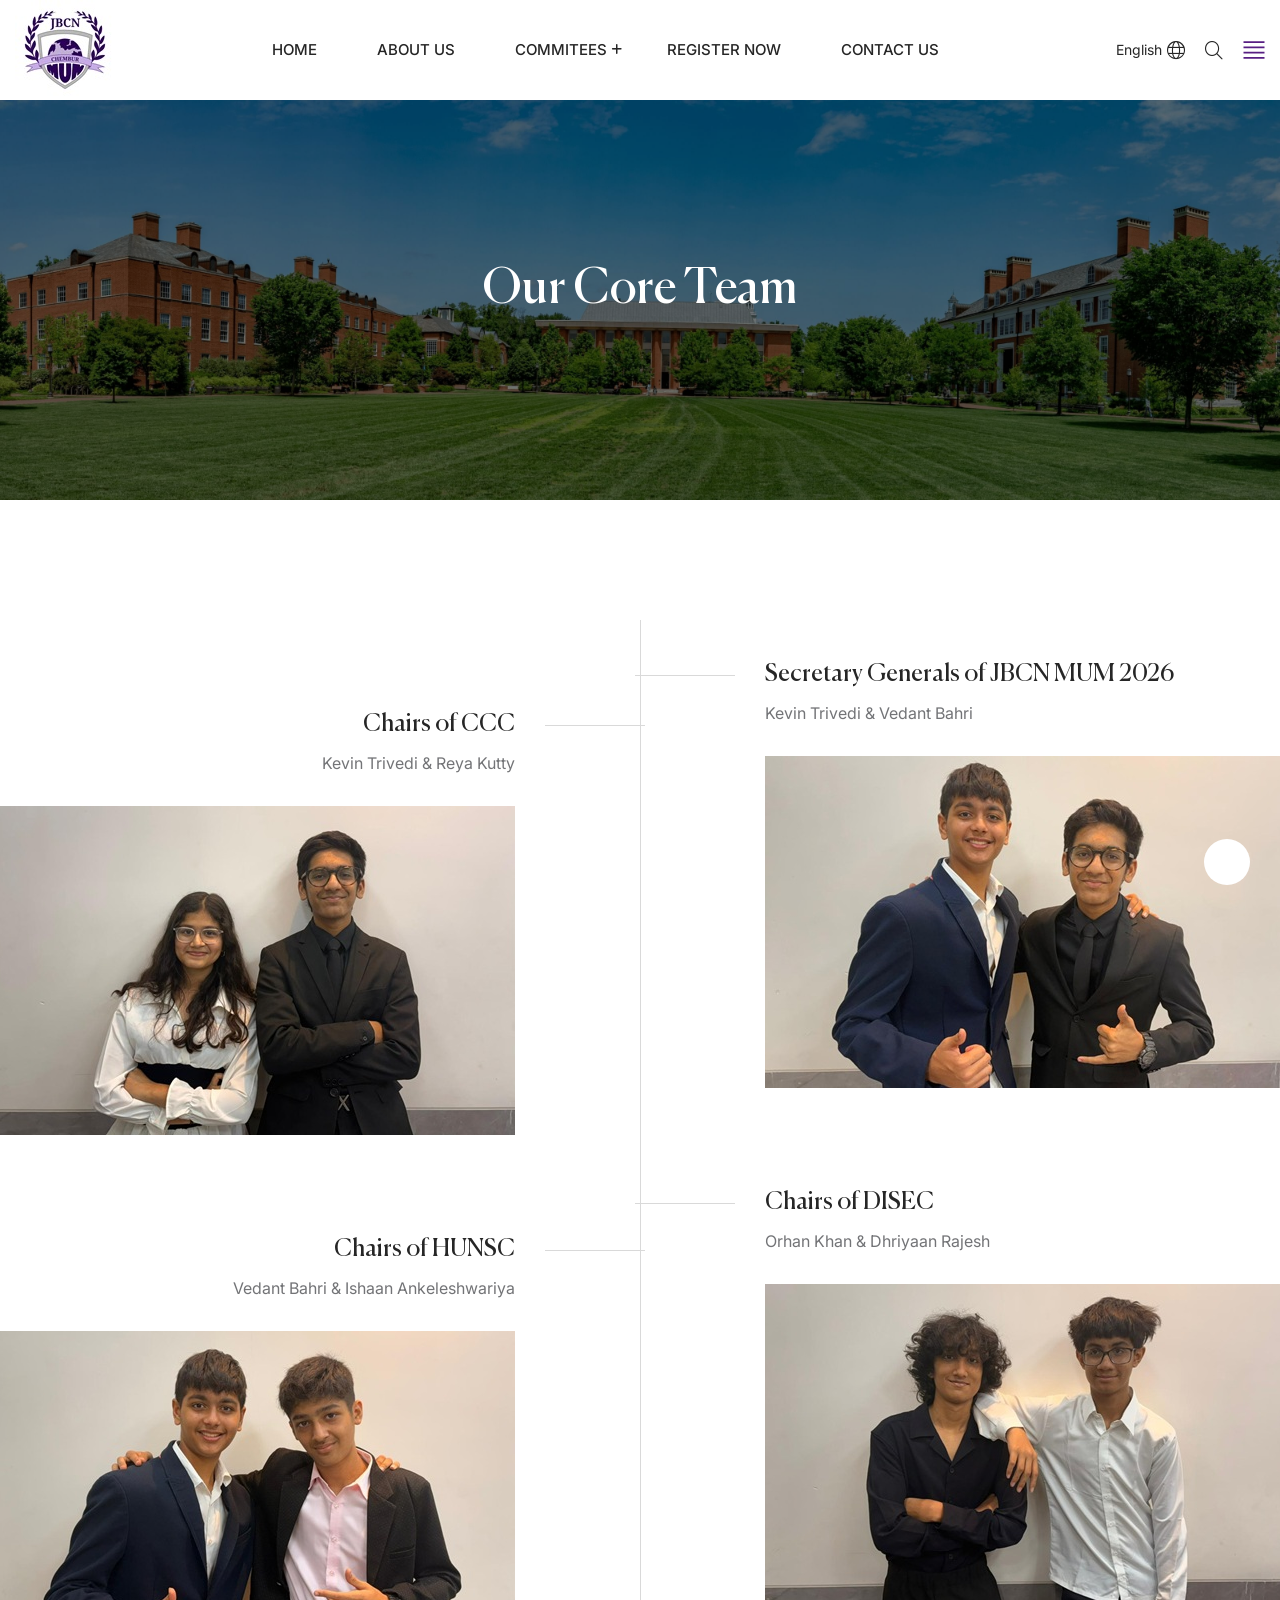
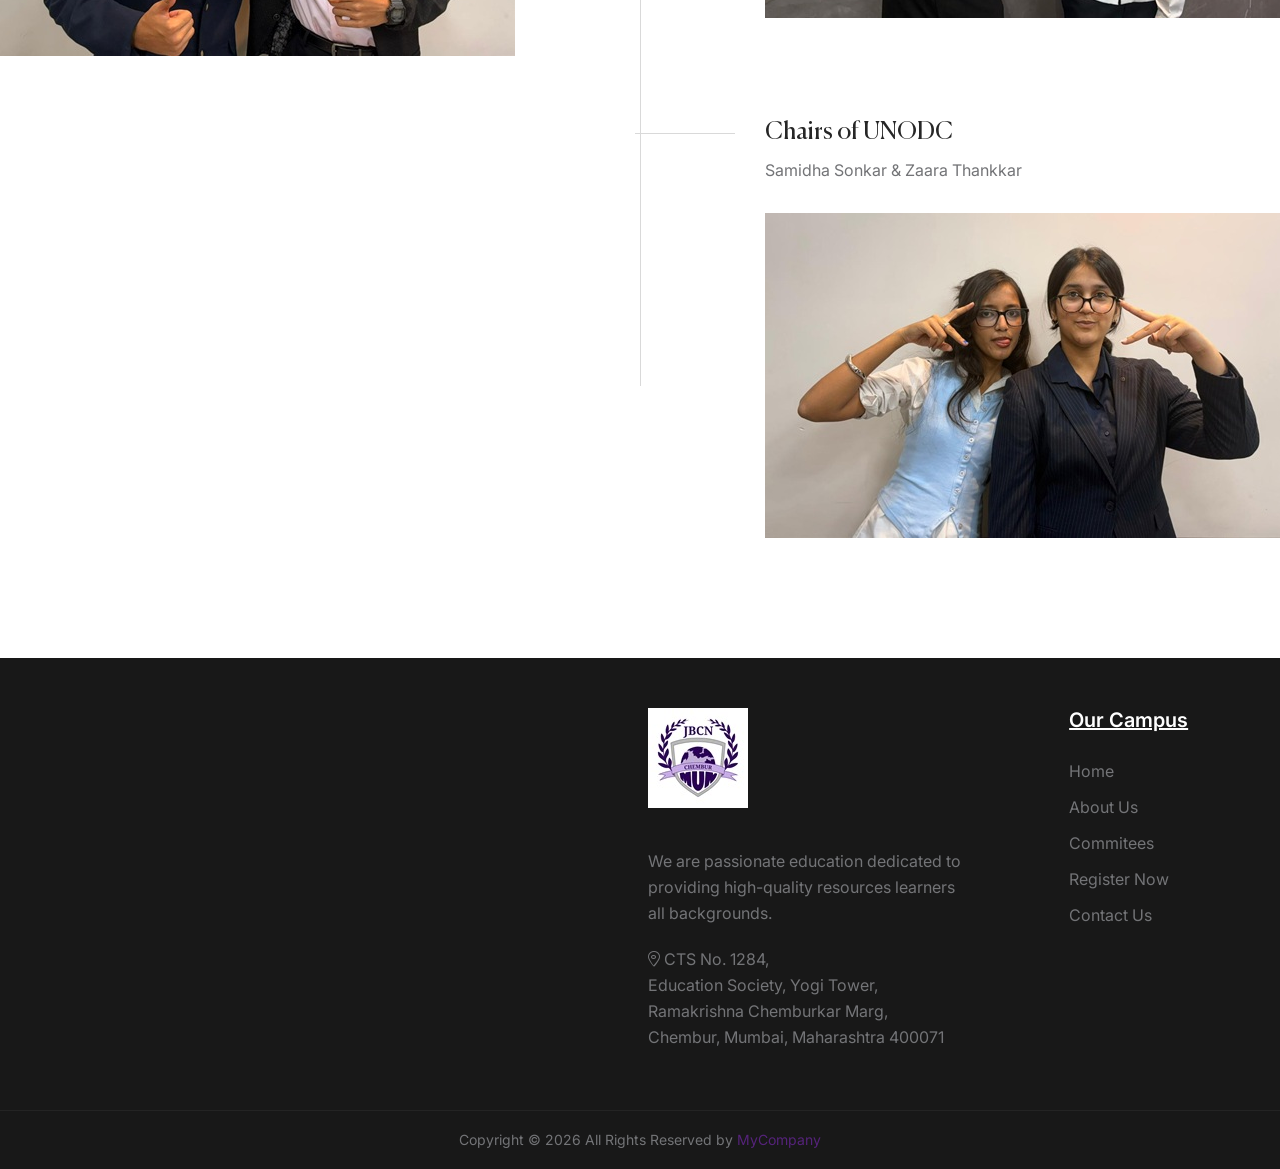
==== about-us.html @ ed62dca6 "all done" ====
<!DOCTYPE html>
<html lang="en">

<!-- Added by HTTrack -->
<meta http-equiv="content-type" content="text/html;charset=UTF-8" /><!-- /Added by HTTrack -->

<head>
    <meta charset="UTF-8">
    <meta name="viewport" content="width=device-width, initial-scale=1.0">
    <title>JBCN - About</title>
    <!-- <link rel="shortcut icon" type="image/x-icon" href="assets/images/fav.svg"> -->
    <!-- animate css -->
    <link rel="stylesheet" href="assets/css/plugins/animate.min.css">
    <!-- fontawesome 6.4.2 -->
    <link rel="stylesheet" href="assets/css/plugins/fontawesome.min.css">
    <!-- Reacthemes Icon Css -->
    <link rel="stylesheet" href="assets/fonts/css/rt_icon.css">
    <!-- bootstrap min css -->
    <link rel="stylesheet" href="assets/css/vendor/bootstrap.min.css">
    <!-- swiper Css 10.2.0 -->
    <link rel="stylesheet" href="assets/css/plugins/swiper.min.css">
    <!-- Bootstrap 5.0.2 -->
    <link rel="stylesheet" href="assets/css/vendor/magnific-popup.css">
    <!-- metismenu scss -->
    <link rel="stylesheet" href="assets/css/vendor/metismenu.css">
    <!-- nice select js -->
    <link rel="stylesheet" href="assets/css/plugins/nice-select.css">
    <link rel="stylesheet" href="assets/css/plugins/jquery-ui.css">
    <!-- custom style css -->
    <link rel="stylesheet" href="assets/css/style.css">

    <link rel="stylesheet" href="assets/css/counter-my.css">
    <link rel="stylesheet" href="assets/css/mystyle.css">

</head>


<body>
    <!-- header area start -->
    <header class="header header__sticky v__2">
        <div class="container">
            <div class="row">
                <div class="col-xl-12">
                    <div class="header__wrapper">
                        <div class="header__logo">
                            <a class='header__logo--link' href='index.html'>
                                <img class="maroon-to-pur" src="assets/images/logo.jpg" alt="JBCN">
                            </a>
                        </div>
                        <div class="header__menu">
                            <div class="navigation">
                                <nav class="navigation__menu">
                                    <ul>
                                        <li class="navigation__menu--item ">
                                            <a href="index.html" class="navigation__menu--item__link">Home</a>
                                        </li>

                                        <li class="navigation__menu--item ">
                                            <a href="javascript:void(0);" class="navigation__menu--item__link">About
                                                Us</a>
                                        </li>
                                        <li class="navigation__menu--item has-child has-arrow">
                                            <a href="javascript:void(0);" class="navigation__menu--item__link">Commitees</a>
                                            <ul class="submenu sub__style">
                                                <li><a href='committee-ccc.html'>CCC</a></li>
                                                <li><a href='committee-DISEC.html'>DISEC</a></li>
                                                <li><a href='committee-HUNSC.html'>HUNSC</a></li>
                                                <li><a href='committee-UNODC.html'>UNODC</a></li>
                                            </ul>
                                        </li>
                                        <li class="navigation__menu--item ">
                                            <a href="#" class="navigation__menu--item__link">Register Now</a>
                                        </li>
                                        <li class="navigation__menu--item">
                                            <a class='navigation__menu--item__link' href='javascript:void(0);'>Contact Us</a>
                                        </li>
                                    </ul>
                                </nav>
                            </div>
                        </div>
                        <div class="header__right">
                            <div class="header__right--item">
                                <div id="langSwitcher" class="lang__trigger">
                                    <span class="selected__lang">English</span>
                                    <i class="fa-light fa-globe"></i>
                                    <div class="translate__lang">
                                        <ul>
                                            <li><a href="#" class="active">English</a></li>
                                            <li><a href="#">French</a></li>
                                            <li><a href="#">Spanish</a></li>
                                            <li><a href="#">Romanian</a></li>
                                        </ul>
                                    </div>
                                </div>
                                <div id="search-btn" class="search__trigger">
                                    <i class="fa-sharp fa-light fa-magnifying-glass"></i>
                                </div>
                                <div id="menu-btn" class="menu__trigger">
                                    <img class="maroon-to-purple" src="assets/images/icon/menu__bar.svg" alt="bar">
                                </div>
                            </div>
                        </div>
                    </div>
                </div>
            </div>
        </div>
    </header>
    <!-- header area end -->
    <!-- BREADCRUMB AREA -->
    <section class="rts-breadcrumb breadcrumb-height breadcumb-bg"
        style="background-image: url(assets/images/banner/breadcrumb.jpg);">
        <div class="container">
            <div class="row">
                <div class="col-12">
                    <div class="breadcrumb-content">
                        <ul class="d-none breadcrumb">
                            <li class="breadcrumb-item"><a href='index.html'>Home</a></li>
                            <li class="breadcrumb-item active" aria-current="page">about</li>
                        </ul>
                        <h2 class="section-title">Our Core Team</h2>
                    </div>
                </div>
            </div>
        </div>
    </section>
    <!-- BREADCRUMB AREA END -->

    <!-- mission -->
    <section class="rts-mission rts-section-padding">
        <div class="container">
            <div class="d-none row justify-content-center rt-center">
                <div class="rts-section mb--50">
                    <h2 class="rts-section-title">Mission and Values</h2>
                </div>
            </div>
            <!-- mission -->
            <div class="row">
                <div class="col-lg-12">
                    <div class="rts-timeline-section">
                        <div class="rts-timeline-content">
                            <div class="left-side">
                                <div class="single-timeline-item">
                                    <h5 class="timeline-title">Chairs of CCC</h5>
                                    <p> Kevin Trivedi & Reya Kutty
                                    </p>
                                    <img src="assets/images/client/kev-tri.jpg" alt="">
                                </div>
                                <div class="single-timeline-item">
                                    <h5 class="timeline-title">Chairs of HUNSC</h5>
                                    <p> Vedant Bahri & Ishaan Ankeleshwariya
                                    </p>
                                    <img src="assets/images/client/ved-ish.jpg" alt="">
                                </div>
                            </div>
                            <div class="separator">
                            </div>
                            <div class="right-side">
                                <div class="single-timeline-item">
                                    <h5 class="timeline-title">Secretary Generals of JBCN MUM 2026</h5>
                                    <p> Kevin Trivedi & Vedant Bahri
                                    </p>
                                    <img src="assets/images/client/kev-ved.jpg" alt="">
                                </div>
                                <div class="single-timeline-item">
                                    <h5 class="timeline-title">Chairs of DISEC</h5>
                                    <p> Orhan Khan & Dhriyaan Rajesh
                                    </p>
                                    <img src="assets/images/client/Orh-Dhr.jpg" alt="">
                                </div>
                                <div class="single-timeline-item">
                                    <h5 class="timeline-title">Chairs of UNODC</h5>
                                    <p> Samidha Sonkar & Zaara Thankkar
                                    </p>
                                    <img src="assets/images/client/sam-zaa.jpg" alt="">
                                </div>
                            </div>
                        </div>
                    </div>
                </div>
            </div>
        </div>
    </section>
    <!-- mission end-->

    <!-- footer start -->
    <footer class="rts-footer rts-footer-padding v_2">
        <div class="container">
            <div class="row gy-5 gy-lg-0">
                <div class="col-lg-6 col-md-6 col-sm-6">
                    <div class="container">
                        <div class="row">
                            <div class="col-10">
                                <div class="event-location-map">
                                    <iframe class="event-location-map-iframe" height="240px"
                                        src="https://www.google.com/maps/embed?pb=!1m14!1m12!1m3!1d14602.288851207937!2d90.47855065!3d23.798243149999998!2m3!1f0!2f0!3f0!3m2!1i1024!2i768!4f13.1!5e0!3m2!1sen!2sbd!4v1663151706353!5m2!1sen!2sbd"
                                        style="border:0;" allowfullscreen="" loading="lazy"
                                        referrerpolicy="no-referrer-when-downgrade"></iframe>
                                </div>
                            </div>
                        </div>
                    </div>
                </div>
                <div class="col-lg-4 col-md-6 col-sm-3">
                    <div class="rts-footer-widget w-320">
                        <a class='d-block rts-footer-logo mb--40' href='index.html'>
                            <img src="assets/images/logo.jpg" alt="JBCN">
                        </a>
                        <p>
                            We are passionate education dedicated to providing high-quality
                            resources learners all backgrounds.
                        </p>
                        <div class="rts-contact-link">
                            <a href="mailto:contact@reacthemes.com"><i class="fa-sharp fa-light fa-location-dot"></i>
                                CTS No. 1284, <br> Education Society, Yogi Tower, Ramakrishna Chemburkar Marg, <br>Chembur, Mumbai, Maharashtra 400071 </a>
                        </div>
                    </div>
                </div>
                <div class="col-lg-2 col-md-6 col-sm-3">
                    <div class="rts-footer-widget ">
                        <h6 class="rt-semi">Our Campus</h6>
                        <div class="rts-footer-menu">
                            <ul>
                                <li><a href='index.html'>Home</a></li>
                                <li><a href='#'>About Us</a></li>
                                <li><a href='#'>Commitees</a></li>
                                <li><a href="#">Register Now</a></li>
                                <li><a href='#'>Contact Us</a></li>
                            </ul>
                        </div>
                    </div>
                </div>
            </div>
        </div>
    </footer>
    <div class="rts-footer-copy-right v_1">
        <div class="container">
            <div class="row">
                <div class="rt-center">
                    <p class="--p-xs">Copyright &copy; <span id="year"></span> All Rights Reserved by <a
                            href="#">MyCompany</a></p>
                </div>
            </div>
        </div>
    </div>
    <!-- footer end -->
    <!-- offcanvase menu -->
    <!-- header style two -->
    <div id="side-bar" class="side-bar">
        <button class="close-icon-menu"><i class="far fa-times"></i></button>
        <!-- inner menu area desktop start -->
        <div class="inner-main-wrapper-desk">
            <div class="thumbnail">
                <img class="maroon-to-" src="assets/images/logo.jpg" alt="JBCN">
            </div>
            <div class="inner-content">
                <p class="disc">
                    Experience the world of international diplomacy and global problem-solving at the prestigious JBCN
                    Chembur
                </p>
                <!-- offcanvase banner -->
                <div class="offcanvase__banner mt--50">
                    <div class="offcanvase__banner--content">
                        <img src="assets/images/offcanvase.jpg" alt="offcanvase">
                        <a class='rts-theme-btn' href='admission.html'>Apply Now</a>
                    </div>
                </div>
                <div class="offcanvase__info">
                    <div class="offcanvase__info--content">
                        <a href="callto:+61485826710"><span><i class="fa-sharp fa-light fa-phone"></i></span>+(61)
                            485-826-710</a>
                        <a href="#"><span><i class="fa-sharp fa-light fa-location-dot"></i></span>Chembur, Mumbai</a>
                        <div class="offcanvase__info--content--social">
                            <p class="title">Follow Us:</p>
                            <div class="social__links">
                                <a href="#"><i class="fa-brands fa-facebook"></i></a>
                                <a href="#"><i class="fa-brands fa-instagram"></i></a>
                                <a href="#"><i class="fa-brands fa-linkedin"></i></a>
                                <a href="#"><i class="fa-brands fa-youtube"></i></a>
                            </div>
                        </div>
                    </div>
                </div>
            </div>
        </div>
        <!-- mobile menu area start -->
        <div class="mobile-menu-main">
            <nav class="nav-main mainmenu-nav mt--30">
                <ul class="mainmenu metismenu" id="mobile-menu-active">

                    <li class="has-droupdown">
                        <a href="#" class="main">Home</a>
                    </li>
                    <li class="has-droupdown">
                        <a href="#" class="main">About Us</a>
                    </li>
                    <li class="has-droupdown">
                        <a href="#" class="main">Commitees</a>
                    </li>

                    <li class="has-droupdown">
                        <a href="#" class="main">Register Now</a>
                    </li>
                    <li class="has-droupdown">
                        <a href="#" class="main">Contact Us</a>
                    </li>
                </ul>
            </nav>

            <div class="offcanvase__info--content mt--30">
                <a href="callto:+61485826710"><span><i class="fa-sharp fa-light fa-phone"></i></span>+(61)
                    485-826-710</a>
                <a href="#"><span><i class="fa-sharp fa-light fa-location-dot"></i></span>Chembur, Mumbai</a>
                <div class="offcanvase__info--content--social">
                    <p class="title">Follow Us:</p>
                    <div class="social__links">
                        <a href="#"><i class="fa-brands fa-facebook"></i></a>
                        <a href="#"><i class="fa-brands fa-instagram"></i></a>
                        <a href="#"><i class="fa-brands fa-linkedin"></i></a>
                        <a href="#"><i class="fa-brands fa-youtube"></i></a>
                    </div>
                </div>
            </div>
        </div>
        <!-- mobile menu area end -->
    </div>
    <!-- header style two End -->

    <div class="search-input-area">
        <div class="container">
            <div class="search-input-inner">
                <div class="input-div">
                    <input class="search-input autocomplete ui-autocomplete-input" type="text"
                        placeholder="Search by keyword or #" autocomplete="off">
                    <button><i class="far fa-search"></i></button>
                </div>
            </div>
        </div>
        <div id="close" class="search-close-icon"><i class="far fa-times"></i></div>
    </div>
    <!-- rts backto top start -->
    <div class="progress-wrap">
        <svg class="progress-circle svg-content" width="100%" height="100%" viewBox="-1 -1 102 102">
            <path d="M50,1 a49,49 0 0,1 0,98 a49,49 0 0,1 0,-98"
                style="transition: stroke-dashoffset 10ms linear 0s; stroke-dasharray: 307.919, 307.919; stroke-dashoffset: 307.919;">
            </path>
        </svg>
    </div>
    <!-- rts back to top end -->
    <div id="anywhere-home" class="">
    </div>

    <script>
        //========== TIMER ============= //
        // TIMER //

        function startCountdown(targetDate, daysId, hoursId, minutesId, secondsId) {
            var countdownFunction = setInterval(function () {
                var now = new Date().getTime();
                var distance = targetDate - now;

                var days = Math.floor(distance / (1000 * 60 * 60 * 24));
                var hours = Math.floor((distance % (1000 * 60 * 60 * 24)) / (1000 * 60 * 60));
                var minutes = Math.floor((distance % (1000 * 60 * 60)) / (1000 * 60));
                var seconds = Math.floor((distance % (1000 * 60)) / 1000);

                document.getElementById(daysId).innerHTML = days + " <span>DAYS</span>";
                document.getElementById(hoursId).innerHTML = hours + " <span>Hours</span>";
                document.getElementById(minutesId).innerHTML = minutes + " <span>Minutes</span>";
                document.getElementById(secondsId).innerHTML = seconds + " <span>Seconds</span>";

                if (distance < 0) {
                    clearInterval(countdownFunction);
                    document.getElementById(daysId).innerHTML = "00";
                    document.getElementById(hoursId).innerHTML = "00";
                    document.getElementById(minutesId).innerHTML = "00";
                    document.getElementById(secondsId).innerHTML = "00";
                    alert("Countdown Ended");
                }
            }, 1000);
        }

        var targetDate = new Date();
        targetDate.setDate(targetDate.getDate() + 32);
        targetDate.setHours(targetDate.getHours() + 22);
        targetDate.setMinutes(targetDate.getMinutes() + 18);
        targetDate.setSeconds(targetDate.getSeconds() + 44);

        startCountdown(targetDate, "days", "hours", "minutes", "seconds");
        startCountdown(targetDate, "days1", "hours1", "minutes1", "seconds1");

    </script>


    <!-- scripts -->
    <!-- jquery js -->
    <script src="assets/js/vendor/jquery.min.js"></script>
    <!-- bootstrap 5.0.2 -->
    <script src="assets/js/plugins/bootstrap.min.js"></script>
    <!-- jquery ui js -->
    <script src="assets/js/vendor/jquery-ui.js"></script>
    <!-- wow js -->
    <script src="assets/js/vendor/waw.js"></script>
    <!-- mobile menu -->
    <script src="assets/js/vendor/metismenu.js"></script>
    <!-- magnific popup -->
    <script src="assets/js/vendor/magnifying-popup.js"></script>
    <!-- swiper JS 10.2.0 -->
    <script src="assets/js/plugins/swiper.js"></script>
    <!-- counterup -->
    <script src="assets/js/plugins/counterup.js"></script>
    <script src="assets/js/vendor/waypoint.js"></script>
    <script src="assets/js/plugins/jarallax.min.js"></script>
    <!-- isotop mesonary -->
    <script src="assets/js/plugins/isotop.js"></script>
    <script src="assets/js/plugins/imagesloaded.pkgd.min.js"></script>
    <script src="assets/js/plugins/sticky-sidebar.js"></script>
    <script src="assets/js/plugins/resize-sensor.js"></script>
    <script src="assets/js/plugins/twinmax.js"></script>
    <!-- dymanic Contact Form -->
    <script src="assets/js/plugins/contact.form.js"></script>
    <script src="assets/js/plugins/nice-select.min.js"></script>
    <!-- main Js -->
    <script src="assets/js/main.js"></script>

</body>

</html>
---- assets/fonts/css/rt_icon.css ----
@font-face {
  font-family: 'rt_icon';
  src: url('../font/rt_icon944a.eot?52796444');
  src: url('../font/rt_icon944a.eot?52796444#iefix') format('embedded-opentype'),
       url('../font/rt_icon944a.woff2?52796444') format('woff2'),
       url('../font/rt_icon944a.woff?52796444') format('woff'),
       url('../font/rt_icon944a.ttf?52796444') format('truetype'),
       url('../font/rt_icon944a.svg?52796444#rt_icon') format('svg');
  font-weight: normal;
  font-style: normal;
}
/* Chrome hack: SVG is rendered more smooth in Windozze. 100% magic, uncomment if you need it. */
/* Note, that will break hinting! In other OS-es font will be not as sharp as it could be */
/*
@media screen and (-webkit-min-device-pixel-ratio:0) {
  @font-face {
    font-family: 'rt_icon';
    src: url('../font/rt_icon.svg?52796444#rt_icon') format('svg');
  }
}
*/
[class^="icon-"]:before, [class*=" icon-"]:before {
  font-family: "rt_icon";
  font-style: normal;
  font-weight: normal;
  speak: never;
  display: inline-block;
  text-decoration: inherit;
  width: 1em;
  text-align: center;
  /* opacity: .8; */

  /* For safety - reset parent styles, that can break glyph codes*/
  font-variant: normal;
  text-transform: none;

  /* fix buttons height, for twitter bootstrap */
  line-height: 1em;
  /* you can be more comfortable with increased icons size */
  /* font-size: 120%; */

  /* Font smoothing. That was taken from TWBS */
  -webkit-font-smoothing: antialiased;
  -moz-osx-font-smoothing: grayscale;

  /* Uncomment for 3D effect */
  /* text-shadow: 1px 1px 1px rgba(127, 127, 127, 0.3); */
}

.icon-wallet:before { content: '\e800'; } /* '' */
.icon-warning:before { content: '\e801'; } /* '' */
.icon-warning--alt:before { content: '\e802'; } /* '' */
.icon-warning--alt--filled:before { content: '\e803'; } /* '' */
.icon-warning--filled:before { content: '\e804'; } /* '' */
.icon-wheat:before { content: '\e805'; } /* '' */
.icon-wifi:before { content: '\e806'; } /* '' */
.icon-wikis:before { content: '\e807'; } /* '' */
.icon-word-cloud:before { content: '\e808'; } /* '' */
.icon-workspace:before { content: '\e809'; } /* '' */
.icon-zoom--area:before { content: '\e80a'; } /* '' */
.icon-zoom--in:before { content: '\e80b'; } /* '' */
.icon-zoom--in-area:before { content: '\e80c'; } /* '' */
.icon-zoom--out:before { content: '\e80d'; } /* '' */
.icon-zoom--out-area:before { content: '\e80e'; } /* '' */
.icon-zoom--reset:before { content: '\e80f'; } /* '' */
.icon-3d-cursor:before { content: '\e810'; } /* '' */
.icon-3d-cursor--alt:before { content: '\e811'; } /* '' */
.icon-3d-curve--auto-colon:before { content: '\e812'; } /* '' */
.icon-3d-curve--manual:before { content: '\e813'; } /* '' */
.icon-3d-mpr-toggle:before { content: '\e814'; } /* '' */
.icon-3d-software:before { content: '\e815'; } /* '' */
.icon-account:before { content: '\e816'; } /* '' */
.icon-activity:before { content: '\e817'; } /* '' */
.icon-add:before { content: '\e818'; } /* '' */
.icon-add--alt:before { content: '\e819'; } /* '' */
.icon-airplay:before { content: '\e81a'; } /* '' */
.icon-airplay--filled:before { content: '\e81b'; } /* '' */
.icon-airport-location:before { content: '\e81c'; } /* '' */
.icon-analytics:before { content: '\e81d'; } /* '' */
.icon-api:before { content: '\e81e'; } /* '' */
.icon-archive:before { content: '\e81f'; } /* '' */
.icon-area:before { content: '\e820'; } /* '' */
.icon-arrow--down:before { content: '\e821'; } /* '' */
.icon-arrow--left:before { content: '\e822'; } /* '' */
.icon-arrow--right:before { content: '\e823'; } /* '' */
.icon-arrow--up:before { content: '\e824'; } /* '' */
.icon-arrow--up-right:before { content: '\e825'; } /* '' */
.icon-asleep:before { content: '\e826'; } /* '' */
.icon-attachment:before { content: '\e827'; } /* '' */
.icon-audio-console:before { content: '\e828'; } /* '' */
.icon-augmented-reality:before { content: '\e829'; } /* '' */
.icon-auto-scroll:before { content: '\e82a'; } /* '' */
.icon-awake:before { content: '\e82b'; } /* '' */
.icon-back-to-top:before { content: '\e82c'; } /* '' */
.icon-bar:before { content: '\e82d'; } /* '' */
.icon-barrier:before { content: '\e82e'; } /* '' */
.icon-bastion-host:before { content: '\e82f'; } /* '' */
.icon-book:before { content: '\e830'; } /* '' */
.icon-bookmark:before { content: '\e831'; } /* '' */
.icon-bookmark--add:before { content: '\e832'; } /* '' */
.icon-box:before { content: '\e833'; } /* '' */
.icon-brightness-contrast:before { content: '\e834'; } /* '' */
.icon-brush-freehand:before { content: '\e835'; } /* '' */
.icon-building:before { content: '\e836'; } /* '' */
.icon-calendar:before { content: '\e837'; } /* '' */
.icon-camera:before { content: '\e838'; } /* '' */
.icon-carbon:before { content: '\e839'; } /* '' */
.icon-caret--down:before { content: '\e83a'; } /* '' */
.icon-caret--left:before { content: '\e83b'; } /* '' */
.icon-caret--right:before { content: '\e83c'; } /* '' */
.icon-caret--sort:before { content: '\e83d'; } /* '' */
.icon-caret--up:before { content: '\e83e'; } /* '' */
.icon-carousel--horizontal:before { content: '\e83f'; } /* '' */
.icon-carousel--vertical:before { content: '\e840'; } /* '' */
.icon-categories:before { content: '\e841'; } /* '' */
.icon-cd--archive:before { content: '\e842'; } /* '' */
.icon-center--circle:before { content: '\e843'; } /* '' */
.icon-center-to-fit:before { content: '\e844'; } /* '' */
.icon-certificate:before { content: '\e845'; } /* '' */
.icon-chart--column:before { content: '\e846'; } /* '' */
.icon-chart--line--data:before { content: '\e847'; } /* '' */
.icon-chart--pie:before { content: '\e848'; } /* '' */
.icon-chart--ring:before { content: '\e849'; } /* '' */
.icon-chart--stacked:before { content: '\e84a'; } /* '' */
.icon-chart--treemap:before { content: '\e84b'; } /* '' */
.icon-chart--venn-diagram:before { content: '\e84c'; } /* '' */
.icon-chat:before { content: '\e84d'; } /* '' */
.icon-chat-bot:before { content: '\e84e'; } /* '' */
.icon-chat--launch:before { content: '\e84f'; } /* '' */
.icon-checkbox:before { content: '\e850'; } /* '' */
.icon-checkbox--checked:before { content: '\e851'; } /* '' */
.icon-checkmark:before { content: '\e852'; } /* '' */
.icon-checkmark--outline:before { content: '\e853'; } /* '' */
.icon-chevron--down:before { content: '\e854'; } /* '' */
.icon-chevron--left:before { content: '\e855'; } /* '' */
.icon-chevron--mini:before { content: '\e856'; } /* '' */
.icon-chevron--right:before { content: '\e857'; } /* '' */
.icon-chevron--sort:before { content: '\e858'; } /* '' */
.icon-chevron--sort--down:before { content: '\e859'; } /* '' */
.icon-chevron--sort--up:before { content: '\e85a'; } /* '' */
.icon-chevron--up:before { content: '\e85b'; } /* '' */
.icon-circle-dash:before { content: '\e85c'; } /* '' */
.icon-circle-measurement:before { content: '\e85d'; } /* '' */
.icon-clean:before { content: '\e85e'; } /* '' */
.icon-close:before { content: '\e85f'; } /* '' */
.icon-close--outline:before { content: '\e860'; } /* '' */
.icon-cloud--download:before { content: '\e861'; } /* '' */
.icon-cloud--lightning:before { content: '\e862'; } /* '' */
.icon-cloud-satellite:before { content: '\e863'; } /* '' */
.icon-cloud--upload:before { content: '\e864'; } /* '' */
.icon-cobb-angle:before { content: '\e865'; } /* '' */
.icon-code:before { content: '\e866'; } /* '' */
.icon-collaborate:before { content: '\e867'; } /* '' */
.icon-collapse-all:before { content: '\e868'; } /* '' */
.icon-color-palette:before { content: '\e869'; } /* '' */
.icon-color-switch:before { content: '\e86a'; } /* '' */
.icon-column:before { content: '\e86b'; } /* '' */
.icon-compare:before { content: '\e86c'; } /* '' */
.icon-condition--point:before { content: '\e86d'; } /* '' */
.icon-condition--wait-point:before { content: '\e86e'; } /* '' */
.icon-container-software:before { content: '\e86f'; } /* '' */
.icon-contour-finding:before { content: '\e870'; } /* '' */
.icon-contrast:before { content: '\e871'; } /* '' */
.icon-copy:before { content: '\e872'; } /* '' */
.icon-copy--file:before { content: '\e873'; } /* '' */
.icon-course:before { content: '\e874'; } /* '' */
.icon-credentials:before { content: '\e875'; } /* '' */
.icon-crop:before { content: '\e876'; } /* '' */
.icon-cube:before { content: '\e877'; } /* '' */
.icon-cube-view:before { content: '\e878'; } /* '' */
.icon-currency:before { content: '\e879'; } /* '' */
.icon-currency--dollar:before { content: '\e87a'; } /* '' */
.icon-cursor--1:before { content: '\e87b'; } /* '' */
.icon-cursor--2:before { content: '\e87c'; } /* '' */
.icon-cut:before { content: '\e87d'; } /* '' */
.icon-cut-in-half:before { content: '\e87e'; } /* '' */
.icon-dashboard:before { content: '\e87f'; } /* '' */
.icon-dashboard--reference:before { content: '\e880'; } /* '' */
.icon-data--1:before { content: '\e881'; } /* '' */
.icon-data--base:before { content: '\e882'; } /* '' */
.icon-data--base--alt:before { content: '\e883'; } /* '' */
.icon-debug:before { content: '\e884'; } /* '' */
.icon-delete:before { content: '\e885'; } /* '' */
.icon-delivery:before { content: '\e886'; } /* '' */
.icon-delivery--parcel:before { content: '\e887'; } /* '' */
.icon-delivery-truck:before { content: '\e888'; } /* '' */
.icon-departure:before { content: '\e889'; } /* '' */
.icon-devices:before { content: '\e88a'; } /* '' */
.icon-diagram:before { content: '\e88b'; } /* '' */
.icon-dicom--overlay:before { content: '\e88c'; } /* '' */
.icon-direction--right--01:before { content: '\e88d'; } /* '' */
.icon-direction--straight:before { content: '\e88e'; } /* '' */
.icon-direction--straight--right:before { content: '\e88f'; } /* '' */
.icon-direct-link:before { content: '\e890'; } /* '' */
.icon-document:before { content: '\e891'; } /* '' */
.icon-document--add:before { content: '\e892'; } /* '' */
.icon-document--attachment:before { content: '\e893'; } /* '' */
.icon-document--blank:before { content: '\e894'; } /* '' */
.icon-document--download:before { content: '\e895'; } /* '' */
.icon-dot-mark:before { content: '\e896'; } /* '' */
.icon-download:before { content: '\e897'; } /* '' */
.icon-download-study:before { content: '\e898'; } /* '' */
.icon-down-to-bottom:before { content: '\e899'; } /* '' */
.icon-draggable:before { content: '\e89a'; } /* '' */
.icon-drag--horizontal:before { content: '\e89b'; } /* '' */
.icon-drag--vertical:before { content: '\e89c'; } /* '' */
.icon-draw:before { content: '\e89d'; } /* '' */
.icon-drop-photo:before { content: '\e89e'; } /* '' */
.icon-drop-photo--filled:before { content: '\e89f'; } /* '' */
.icon-earth:before { content: '\e8a0'; } /* '' */
.icon-earth--americas:before { content: '\e8a1'; } /* '' */
.icon-earth--europe-africa:before { content: '\e8a2'; } /* '' */
.icon-earth--filled:before { content: '\e8a3'; } /* '' */
.icon-edge-enhancement:before { content: '\e8a4'; } /* '' */
.icon-edit:before { content: '\e8a5'; } /* '' */
.icon-edit--off:before { content: '\e8a6'; } /* '' */
.icon-edt-loop:before { content: '\e8a7'; } /* '' */
.icon-email:before { content: '\e8a8'; } /* '' */
.icon-email--new:before { content: '\e8a9'; } /* '' */
.icon-enterprise:before { content: '\e8aa'; } /* '' */
.icon-erase:before { content: '\e8ab'; } /* '' */
.icon-error:before { content: '\e8ac'; } /* '' */
.icon-error--outline:before { content: '\e8ad'; } /* '' */
.icon-event:before { content: '\e8ae'; } /* '' */
.icon-events:before { content: '\e8af'; } /* '' */
.icon-events--alt:before { content: '\e8b0'; } /* '' */
.icon-event--schedule:before { content: '\e8b1'; } /* '' */
.icon-explore:before { content: '\e8b2'; } /* '' */
.icon-export:before { content: '\e8b3'; } /* '' */
.icon-eyedropper:before { content: '\e8b4'; } /* '' */
.icon-face--dissatisfied:before { content: '\e8b5'; } /* '' */
.icon-face--satisfied:before { content: '\e8b6'; } /* '' */
.icon-fade:before { content: '\e8b7'; } /* '' */
.icon-favorite:before { content: '\e8b8'; } /* '' */
.icon-favorite--filled:before { content: '\e8b9'; } /* '' */
.icon-file-storage:before { content: '\e8ba'; } /* '' */
.icon-filter:before { content: '\e8bb'; } /* '' */
.icon-filter--edit:before { content: '\e8bc'; } /* '' */
.icon-finance:before { content: '\e8bd'; } /* '' */
.icon-fingerprint-recognition:before { content: '\e8be'; } /* '' */
.icon-fire:before { content: '\e8bf'; } /* '' */
.icon-flag:before { content: '\e8c0'; } /* '' */
.icon-flag--filled:before { content: '\e8c1'; } /* '' */
.icon-flash:before { content: '\e8c2'; } /* '' */
.icon-flash--filled:before { content: '\e8c3'; } /* '' */
.icon-flow--connection:before { content: '\e8c4'; } /* '' */
.icon-folder:before { content: '\e8c5'; } /* '' */
.icon-folder--add:before { content: '\e8c6'; } /* '' */
.icon-folders:before { content: '\e8c7'; } /* '' */
.icon-folder--shared:before { content: '\e8c8'; } /* '' */
.icon-forum:before { content: '\e8c9'; } /* '' */
.icon-game--console:before { content: '\e8ca'; } /* '' */
.icon-gamification:before { content: '\e8cb'; } /* '' */
.icon-gift:before { content: '\e8cc'; } /* '' */
.icon-globe:before { content: '\e8cd'; } /* '' */
.icon-glyph--caution:before { content: '\e8ce'; } /* '' */
.icon-glyph--caution-inverted:before { content: '\e8cf'; } /* '' */
.icon-glyph--circle-fill:before { content: '\e8d0'; } /* '' */
.icon-glyph--square-fill:before { content: '\e8d1'; } /* '' */
.icon-glyph--undefined:before { content: '\e8d2'; } /* '' */
.icon-gradient:before { content: '\e8d3'; } /* '' */
.icon-grid:before { content: '\e8d4'; } /* '' */
.icon-group:before { content: '\e8d5'; } /* '' */
.icon-group-objects--new:before { content: '\e8d6'; } /* '' */
.icon-group-objects--save:before { content: '\e8d7'; } /* '' */
.icon-growth:before { content: '\e8d8'; } /* '' */
.icon-gui:before { content: '\e8d9'; } /* '' */
.icon-gui--management:before { content: '\e8da'; } /* '' */
.icon-hashtag:before { content: '\e8db'; } /* '' */
.icon-headphones:before { content: '\e8dc'; } /* '' */
.icon-headset:before { content: '\e8dd'; } /* '' */
.icon-help:before { content: '\e8de'; } /* '' */
.icon-help--filled:before { content: '\e8df'; } /* '' */
.icon-hole-filling:before { content: '\e8e0'; } /* '' */
.icon-home:before { content: '\e8e1'; } /* '' */
.icon-ibm-cloud-pak--security:before { content: '\e8e2'; } /* '' */
.icon-ica-2d:before { content: '\e8e3'; } /* '' */
.icon-idea:before { content: '\e8e4'; } /* '' */
.icon-identification:before { content: '\e8e5'; } /* '' */
.icon-image:before { content: '\e8e6'; } /* '' */
.icon-image--copy:before { content: '\e8e7'; } /* '' */
.icon-image--search:before { content: '\e8e8'; } /* '' */
.icon-image--search--alt:before { content: '\e8e9'; } /* '' */
.icon-incomplete:before { content: '\e8ea'; } /* '' */
.icon-increase-level:before { content: '\e8eb'; } /* '' */
.icon-industry:before { content: '\e8ec'; } /* '' */
.icon-information:before { content: '\e8ed'; } /* '' */
.icon-information--filled:before { content: '\e8ee'; } /* '' */
.icon-in-progress:before { content: '\e8ef'; } /* '' */
.icon-insert--page:before { content: '\e8f0'; } /* '' */
.icon-insert-syntax:before { content: '\e8f1'; } /* '' */
.icon-integration:before { content: '\e8f2'; } /* '' */
.icon-interactive-segmentation-cursor:before { content: '\e8f3'; } /* '' */
.icon-intersect:before { content: '\e8f4'; } /* '' */
.icon-inventory-management:before { content: '\e8f5'; } /* '' */
.icon-keyboard:before { content: '\e8f6'; } /* '' */
.icon-language:before { content: '\e8f7'; } /* '' */
.icon-laptop:before { content: '\e8f8'; } /* '' */
.icon-lasso:before { content: '\e8f9'; } /* '' */
.icon-lasso--polygon:before { content: '\e8fa'; } /* '' */
.icon-launch:before { content: '\e8fb'; } /* '' */
.icon-launch-study--1:before { content: '\e8fc'; } /* '' */
.icon-launch-study--2:before { content: '\e8fd'; } /* '' */
.icon-layers:before { content: '\e8fe'; } /* '' */
.icon-legend:before { content: '\e8ff'; } /* '' */
.icon-license--draft:before { content: '\e900'; } /* '' */
.icon-lifesaver:before { content: '\e901'; } /* '' */
.icon-light:before { content: '\e902'; } /* '' */
.icon-light--filled:before { content: '\e903'; } /* '' */
.icon-lightning:before { content: '\e904'; } /* '' */
.icon-link:before { content: '\e905'; } /* '' */
.icon-list:before { content: '\e906'; } /* '' */
.icon-list--boxes:before { content: '\e907'; } /* '' */
.icon-list--bulleted:before { content: '\e908'; } /* '' */
.icon-list--checked:before { content: '\e909'; } /* '' */
.icon-list--dropdown:before { content: '\e90a'; } /* '' */
.icon-list--numbered:before { content: '\e90b'; } /* '' */
.icon-location:before { content: '\e90c'; } /* '' */
.icon-location--current:before { content: '\e90d'; } /* '' */
.icon-locked:before { content: '\e90e'; } /* '' */
.icon-login:before { content: '\e90f'; } /* '' */
.icon-logo--delicious:before { content: '\e910'; } /* '' */
.icon-logo--digg:before { content: '\e911'; } /* '' */
.icon-logo--discord:before { content: '\e912'; } /* '' */
.icon-logo--facebook:before { content: '\e913'; } /* '' */
.icon-logo--flickr:before { content: '\e914'; } /* '' */
.icon-logo--github:before { content: '\e915'; } /* '' */
.icon-logo--google:before { content: '\e916'; } /* '' */
.icon-logo--instagram:before { content: '\e917'; } /* '' */
.icon-logo--linkedin:before { content: '\e918'; } /* '' */
.icon-logo--livestream:before { content: '\e919'; } /* '' */
.icon-logo--medium:before { content: '\e91a'; } /* '' */
.icon-logo--pinterest:before { content: '\e91b'; } /* '' */
.icon-logo--quora:before { content: '\e91c'; } /* '' */
.icon-logo--skype:before { content: '\e91d'; } /* '' */
.icon-logo--slack:before { content: '\e91e'; } /* '' */
.icon-logo--snapchat:before { content: '\e91f'; } /* '' */
.icon-logo--stumbleupon:before { content: '\e920'; } /* '' */
.icon-logo--tumblr:before { content: '\e921'; } /* '' */
.icon-logo--twitter:before { content: '\e922'; } /* '' */
.icon-logout:before { content: '\e923'; } /* '' */
.icon-logo--vmware:before { content: '\e924'; } /* '' */
.icon-logo--xing:before { content: '\e925'; } /* '' */
.icon-logo--youtube:before { content: '\e926'; } /* '' */
.icon-mac--command:before { content: '\e927'; } /* '' */
.icon-machine-learning:before { content: '\e928'; } /* '' */
.icon-mac--option:before { content: '\e929'; } /* '' */
.icon-mac--shift:before { content: '\e92a'; } /* '' */
.icon-magic-wand:before { content: '\e92b'; } /* '' */
.icon-magic-wand--filled:before { content: '\e92c'; } /* '' */
.icon-magnify:before { content: '\e92d'; } /* '' */
.icon-manage-protection:before { content: '\e92e'; } /* '' */
.icon-map:before { content: '\e92f'; } /* '' */
.icon-map--center:before { content: '\e930'; } /* '' */
.icon-map--identify:before { content: '\e931'; } /* '' */
.icon-maximize:before { content: '\e932'; } /* '' */
.icon-media-cast:before { content: '\e933'; } /* '' */
.icon-media--library:before { content: '\e934'; } /* '' */
.icon-menu:before { content: '\e935'; } /* '' */
.icon-meter:before { content: '\e936'; } /* '' */
.icon-meter--alt:before { content: '\e937'; } /* '' */
.icon-microphone:before { content: '\e938'; } /* '' */
.icon-microphone--filled:before { content: '\e939'; } /* '' */
.icon-microscope:before { content: '\e93a'; } /* '' */
.icon-migrate--alt:before { content: '\e93b'; } /* '' */
.icon-military-camp:before { content: '\e93c'; } /* '' */
.icon-minimize:before { content: '\e93d'; } /* '' */
.icon-misuse:before { content: '\e93e'; } /* '' */
.icon-misuse--alt:before { content: '\e93f'; } /* '' */
.icon-misuse--outline:before { content: '\e940'; } /* '' */
.icon-mobile:before { content: '\e941'; } /* '' */
.icon-mobile--add:before { content: '\e942'; } /* '' */
.icon-model:before { content: '\e943'; } /* '' */
.icon-model--alt:before { content: '\e944'; } /* '' */
.icon-money:before { content: '\e945'; } /* '' */
.icon-move:before { content: '\e946'; } /* '' */
.icon-music:before { content: '\e947'; } /* '' */
.icon-name-space:before { content: '\e948'; } /* '' */
.icon-navaid--military:before { content: '\e949'; } /* '' */
.icon-new-tab:before { content: '\e94a'; } /* '' */
.icon-nominal:before { content: '\e94b'; } /* '' */
.icon-not-available:before { content: '\e94c'; } /* '' */
.icon-notebook:before { content: '\e94d'; } /* '' */
.icon-notebook--reference:before { content: '\e94e'; } /* '' */
.icon-notification:before { content: '\e94f'; } /* '' */
.icon-notification--filled:before { content: '\e950'; } /* '' */
.icon-notification--new:before { content: '\e951'; } /* '' */
.icon-opacity:before { content: '\e952'; } /* '' */
.icon-open-panel--left:before { content: '\e953'; } /* '' */
.icon-open-panel--top:before { content: '\e954'; } /* '' */
.icon-ordinal:before { content: '\e955'; } /* '' */
.icon-overflow-menu--horizontal:before { content: '\e956'; } /* '' */
.icon-overflow-menu--vertical:before { content: '\e957'; } /* '' */
.icon-overlay:before { content: '\e958'; } /* '' */
.icon-package:before { content: '\e959'; } /* '' */
.icon-page-break:before { content: '\e95a'; } /* '' */
.icon-paint-brush:before { content: '\e95b'; } /* '' */
.icon-paint-brush--alt:before { content: '\e95c'; } /* '' */
.icon-panel-expansion:before { content: '\e95d'; } /* '' */
.icon-pan--horizontal:before { content: '\e95e'; } /* '' */
.icon-pan--vertical:before { content: '\e95f'; } /* '' */
.icon-partnership:before { content: '\e960'; } /* '' */
.icon-password:before { content: '\e961'; } /* '' */
.icon-pause:before { content: '\e962'; } /* '' */
.icon-pedestrian-child:before { content: '\e963'; } /* '' */
.icon-pedestrian--family:before { content: '\e964'; } /* '' */
.icon-pen:before { content: '\e965'; } /* '' */
.icon-pending:before { content: '\e966'; } /* '' */
.icon-pen--fountain:before { content: '\e967'; } /* '' */
.icon-percentage:before { content: '\e968'; } /* '' */
.icon-percentage--filled:before { content: '\e969'; } /* '' */
.icon-phone:before { content: '\e96a'; } /* '' */
.icon-phone--ip:before { content: '\e96b'; } /* '' */
.icon-piggy-bank:before { content: '\e96c'; } /* '' */
.icon-piggy-bank--slot:before { content: '\e96d'; } /* '' */
.icon-pin:before { content: '\e96e'; } /* '' */
.icon-pin--filled:before { content: '\e96f'; } /* '' */
.icon-plane:before { content: '\e970'; } /* '' */
.icon-play:before { content: '\e971'; } /* '' */
.icon-play--filled:before { content: '\e972'; } /* '' */
.icon-play--filled--alt:before { content: '\e973'; } /* '' */
.icon-playlist:before { content: '\e974'; } /* '' */
.icon-play--outline:before { content: '\e975'; } /* '' */
.icon-policy:before { content: '\e976'; } /* '' */
.icon-popup:before { content: '\e977'; } /* '' */
.icon-portfolio:before { content: '\e978'; } /* '' */
.icon-power:before { content: '\e979'; } /* '' */
.icon-presentation-file:before { content: '\e97a'; } /* '' */
.icon-printer:before { content: '\e97b'; } /* '' */
.icon-product:before { content: '\e97c'; } /* '' */
.icon-progress-bar:before { content: '\e97d'; } /* '' */
.icon-purchase:before { content: '\e97e'; } /* '' */
.icon-query:before { content: '\e97f'; } /* '' */
.icon-quotes:before { content: '\e980'; } /* '' */
.icon-radio-button:before { content: '\e981'; } /* '' */
.icon-radio-button--checked:before { content: '\e982'; } /* '' */
.icon-rain-drop:before { content: '\e983'; } /* '' */
.icon-receipt:before { content: '\e984'; } /* '' */
.icon-recently-viewed:before { content: '\e985'; } /* '' */
.icon-recommend:before { content: '\e986'; } /* '' */
.icon-recording:before { content: '\e987'; } /* '' */
.icon-recording--filled:before { content: '\e988'; } /* '' */
.icon-recording--filled--alt:before { content: '\e989'; } /* '' */
.icon-redo:before { content: '\e98a'; } /* '' */
.icon-registration:before { content: '\e98b'; } /* '' */
.icon-reminder:before { content: '\e98c'; } /* '' */
.icon-renew:before { content: '\e98d'; } /* '' */
.icon-repeat:before { content: '\e98e'; } /* '' */
.icon-reply:before { content: '\e98f'; } /* '' */
.icon-reply--all:before { content: '\e990'; } /* '' */
.icon-report:before { content: '\e991'; } /* '' */
.icon-report--data:before { content: '\e992'; } /* '' */
.icon-request-quote:before { content: '\e993'; } /* '' */
.icon-reset:before { content: '\e994'; } /* '' */
.icon-reset--alt:before { content: '\e995'; } /* '' */
.icon-restart:before { content: '\e996'; } /* '' */
.icon-result:before { content: '\e997'; } /* '' */
.icon-roadmap:before { content: '\e998'; } /* '' */
.icon-rocket:before { content: '\e999'; } /* '' */
.icon-rotate--180:before { content: '\e99a'; } /* '' */
.icon-rotate--360:before { content: '\e99b'; } /* '' */
.icon-row:before { content: '\e99c'; } /* '' */
.icon-rss:before { content: '\e99d'; } /* '' */
.icon-rule:before { content: '\e99e'; } /* '' */
.icon-ruler:before { content: '\e99f'; } /* '' */
.icon-ruler--alt:before { content: '\e9a0'; } /* '' */
.icon-run:before { content: '\e9a1'; } /* '' */
.icon-save:before { content: '\e9a2'; } /* '' */
.icon-scale:before { content: '\e9a3'; } /* '' */
.icon-scales:before { content: '\e9a4'; } /* '' */
.icon-scalpel:before { content: '\e9a5'; } /* '' */
.icon-scalpel--cursor:before { content: '\e9a6'; } /* '' */
.icon-scalpel--lasso:before { content: '\e9a7'; } /* '' */
.icon-scan:before { content: '\e9a8'; } /* '' */
.icon-screen:before { content: '\e9a9'; } /* '' */
.icon-script:before { content: '\e9aa'; } /* '' */
.icon-search:before { content: '\e9ab'; } /* '' */
.icon-search--locate:before { content: '\e9ac'; } /* '' */
.icon-security:before { content: '\e9ad'; } /* '' */
.icon-select--01:before { content: '\e9ae'; } /* '' */
.icon-select--02:before { content: '\e9af'; } /* '' */
.icon-select--window:before { content: '\e9b0'; } /* '' */
.icon-send:before { content: '\e9b1'; } /* '' */
.icon-send--alt:before { content: '\e9b2'; } /* '' */
.icon-send--alt--filled:before { content: '\e9b3'; } /* '' */
.icon-send--filled:before { content: '\e9b4'; } /* '' */
.icon-send-to-back:before { content: '\e9b5'; } /* '' */
.icon-server--time:before { content: '\e9b6'; } /* '' */
.icon-settings:before { content: '\e9b7'; } /* '' */
.icon-settings--adjust:before { content: '\e9b8'; } /* '' */
.icon-shape--except:before { content: '\e9b9'; } /* '' */
.icon-share:before { content: '\e9ba'; } /* '' */
.icon-shopping--bag:before { content: '\e9bb'; } /* '' */
.icon-shopping--cart:before { content: '\e9bc'; } /* '' */
.icon-shopping--catalog:before { content: '\e9bd'; } /* '' */
.icon-shrink-screen:before { content: '\e9be'; } /* '' */
.icon-shuffle:before { content: '\e9bf'; } /* '' */
.icon-signal-strength:before { content: '\e9c0'; } /* '' */
.icon-skill-level:before { content: '\e9c1'; } /* '' */
.icon-smoothing:before { content: '\e9c2'; } /* '' */
.icon-smoothing--cursor:before { content: '\e9c3'; } /* '' */
.icon-soccer:before { content: '\e9c4'; } /* '' */
.icon-spell-check:before { content: '\e9c5'; } /* '' */
.icon-split:before { content: '\e9c6'; } /* '' */
.icon-split--discard:before { content: '\e9c7'; } /* '' */
.icon-split-screen:before { content: '\e9c8'; } /* '' */
.icon-spray-paint:before { content: '\e9c9'; } /* '' */
.icon-stacked-scrolling--1:before { content: '\e9ca'; } /* '' */
.icon-stamp:before { content: '\e9cb'; } /* '' */
.icon-star:before { content: '\e9cc'; } /* '' */
.icon-star--filled:before { content: '\e9cd'; } /* '' */
.icon-stay-inside:before { content: '\e9ce'; } /* '' */
.icon-stop:before { content: '\e9cf'; } /* '' */
.icon-stop--filled--alt:before { content: '\e9d0'; } /* '' */
.icon-store:before { content: '\e9d1'; } /* '' */
.icon-string-integer:before { content: '\e9d2'; } /* '' */
.icon-string-text:before { content: '\e9d3'; } /* '' */
.icon-subtract:before { content: '\e9d4'; } /* '' */
.icon-subtract--alt:before { content: '\e9d5'; } /* '' */
.icon-sub-volume:before { content: '\e9d6'; } /* '' */
.icon-table:before { content: '\e9d7'; } /* '' */
.icon-tablet:before { content: '\e9d8'; } /* '' */
.icon-tag:before { content: '\e9d9'; } /* '' */
.icon-tag--group:before { content: '\e9da'; } /* '' */
.icon-task:before { content: '\e9db'; } /* '' */
.icon-task--add:before { content: '\e9dc'; } /* '' */
.icon-task--approved:before { content: '\e9dd'; } /* '' */
.icon-task--view:before { content: '\e9de'; } /* '' */
.icon-template:before { content: '\e9df'; } /* '' */
.icon-term:before { content: '\e9e0'; } /* '' */
.icon-terminal:before { content: '\e9e1'; } /* '' */
.icon-text-annotation-toggle:before { content: '\e9e2'; } /* '' */
.icon-text--bold:before { content: '\e9e3'; } /* '' */
.icon-text--color:before { content: '\e9e4'; } /* '' */
.icon-text--creation:before { content: '\e9e5'; } /* '' */
.icon-text--fill:before { content: '\e9e6'; } /* '' */
.icon-text--font:before { content: '\e9e7'; } /* '' */
.icon-text--line-spacing:before { content: '\e9e8'; } /* '' */
.icon-text-mining:before { content: '\e9e9'; } /* '' */
.icon-text-mining--applier:before { content: '\e9ea'; } /* '' */
.icon-text--underline:before { content: '\e9eb'; } /* '' */
.icon-theater:before { content: '\e9ec'; } /* '' */
.icon-thumbnail--1:before { content: '\e9ed'; } /* '' */
.icon-thumbnail--2:before { content: '\e9ee'; } /* '' */
.icon-thumbs-down:before { content: '\e9ef'; } /* '' */
.icon-thumbs-up:before { content: '\e9f0'; } /* '' */
.icon-ticket:before { content: '\e9f1'; } /* '' */
.icon-time:before { content: '\e9f2'; } /* '' */
.icon-tool-box:before { content: '\e9f3'; } /* '' */
.icon-tools:before { content: '\e9f4'; } /* '' */
.icon-tools--alt:before { content: '\e9f5'; } /* '' */
.icon-touch--1:before { content: '\e9f6'; } /* '' */
.icon-touch--interaction:before { content: '\e9f7'; } /* '' */
.icon-translate:before { content: '\e9f8'; } /* '' */
.icon-trash-can:before { content: '\e9f9'; } /* '' */
.icon-trophy:before { content: '\e9fa'; } /* '' */
.icon-types:before { content: '\e9fb'; } /* '' */
.icon-umbrella:before { content: '\e9fc'; } /* '' */
.icon-unlink:before { content: '\e9fd'; } /* '' */
.icon-unlocked:before { content: '\e9fe'; } /* '' */
.icon-upload:before { content: '\e9ff'; } /* '' */
.icon-user:before { content: '\ea00'; } /* '' */
.icon-user--avatar:before { content: '\ea01'; } /* '' */
.icon-user--avatar--filled:before { content: '\ea02'; } /* '' */
.icon-user--avatar--filled--alt:before { content: '\ea03'; } /* '' */
.icon-user--multiple:before { content: '\ea04'; } /* '' */
.icon-uv-index:before { content: '\ea05'; } /* '' */
.icon-video:before { content: '\ea06'; } /* '' */
.icon-video--add:before { content: '\ea07'; } /* '' */
.icon-video--chat:before { content: '\ea08'; } /* '' */
.icon-view:before { content: '\ea09'; } /* '' */
.icon-view--filled:before { content: '\ea0a'; } /* '' */
.icon-view--mode-1:before { content: '\ea0b'; } /* '' */
.icon-view--mode-2:before { content: '\ea0c'; } /* '' */
.icon-view-next:before { content: '\ea0d'; } /* '' */
.icon-view--off:before { content: '\ea0e'; } /* '' */
.icon-virtual-column--key:before { content: '\ea0f'; } /* '' */
.icon-virtual-private-cloud--alt:before { content: '\ea10'; } /* '' */
.icon-visual-recognition:before { content: '\ea11'; } /* '' */
.icon-volume--block-storage:before { content: '\ea12'; } /* '' */
.icon-volume--up:before { content: '\ea13'; } /* '' */
---- assets/css/vendor/metismenu.css ----
.metismenu .arrow {
    float: right;
    line-height: 1.42857;
  }
  *[dir="rtl"] .metismenu .arrow {
    float: left;
  }
  
  /*
   * Require Bootstrap 3.x
   * https://github.com/twbs/bootstrap
  */
  
  .metismenu .glyphicon.arrow:before {
    content: "\e079";
  }
  .metismenu .mm-active > a > .glyphicon.arrow:before {
    content: "\e114";
  }
  
  /*
   * Require Font-Awesome
   * http://fortawesome.github.io/Font-Awesome/
  */
  
  .metismenu .fa.arrow:before {
    content: "\f104";
  }
  .metismenu .mm-active > a > .fa.arrow:before {
    content: "\f107";
  }
  
  /*
   * Require Ionicons
   * http://ionicons.com/
  */
  
  .metismenu .ion.arrow:before {
    content: "\f3d2"
  }
  .metismenu .mm-active > a > .ion.arrow:before {
    content: "\f3d0";
  }
  .metismenu .plus-times {
    float: right;
  }
  *[dir="rtl"] .metismenu .plus-times {
    float: left;
  }
  .metismenu .fa.plus-times:before {
    content: "\f067";
  }
  .metismenu .mm-active > a > .fa.plus-times {
    -webkit-transform: rotate(45deg);
        -ms-transform: rotate(45deg);
            transform: rotate(45deg);
  }
  .metismenu .plus-minus {
    float: right;
  }
  *[dir="rtl"] .metismenu .plus-minus {
    float: left;
  }
  .metismenu .fa.plus-minus:before {
    content: "\f067";
  }
  .metismenu .mm-active > a > .fa.plus-minus:before {
    content: "\f068";
  }
  .metismenu .mm-collapse:not(.mm-show) {
    display: none;
  }
  
  .metismenu .mm-collapsing {
    position: relative;
    height: 0;
    overflow: hidden;
    -webkit-transition-timing-function: ease;
         -o-transition-timing-function: ease;
            transition-timing-function: ease;
    -webkit-transition-duration: .35s;
         -o-transition-duration: .35s;
            transition-duration: .35s;
    -webkit-transition-property: height, visibility;
    -o-transition-property: height, visibility;
    transition-property: height, visibility;
  }
  
  .metismenu .has-arrow {
    position: relative;
  }
  
  .metismenu .has-arrow::after {
    position: absolute;
    content: '';
    width: .5em;
    height: .5em;
    border-width: 1px 0 0 1px;
    border-style: solid;
    border-color: initial;
    right: 1em;
    -webkit-transform: rotate(-45deg) translate(0, -50%);
        -ms-transform: rotate(-45deg) translate(0, -50%);
            transform: rotate(-45deg) translate(0, -50%);
    -webkit-transform-origin: top;
        -ms-transform-origin: top;
            transform-origin: top;
    top: 50%;
    -webkit-transition: all .3s ease-out;
    -o-transition: all .3s ease-out;
    transition: all .3s ease-out;
  }
  
  *[dir="rtl"] .metismenu .has-arrow::after {
    right: auto;
    left: 1em;
    -webkit-transform: rotate(135deg) translate(0, -50%);
        -ms-transform: rotate(135deg) translate(0, -50%);
            transform: rotate(135deg) translate(0, -50%);
  }
  
  .metismenu .mm-active > .has-arrow::after,
  .metismenu .has-arrow[aria-expanded="true"]::after {
    -webkit-transform: rotate(-135deg) translate(0, -50%);
        -ms-transform: rotate(-135deg) translate(0, -50%);
            transform: rotate(-135deg) translate(0, -50%);
  }
  
  *[dir="rtl"] .metismenu .mm-active > .has-arrow::after,
  *[dir="rtl"] .metismenu .has-arrow[aria-expanded="true"]::after {
    -webkit-transform: rotate(225deg) translate(0, -50%);
        -ms-transform: rotate(225deg) translate(0, -50%);
            transform: rotate(225deg) translate(0, -50%);
  }
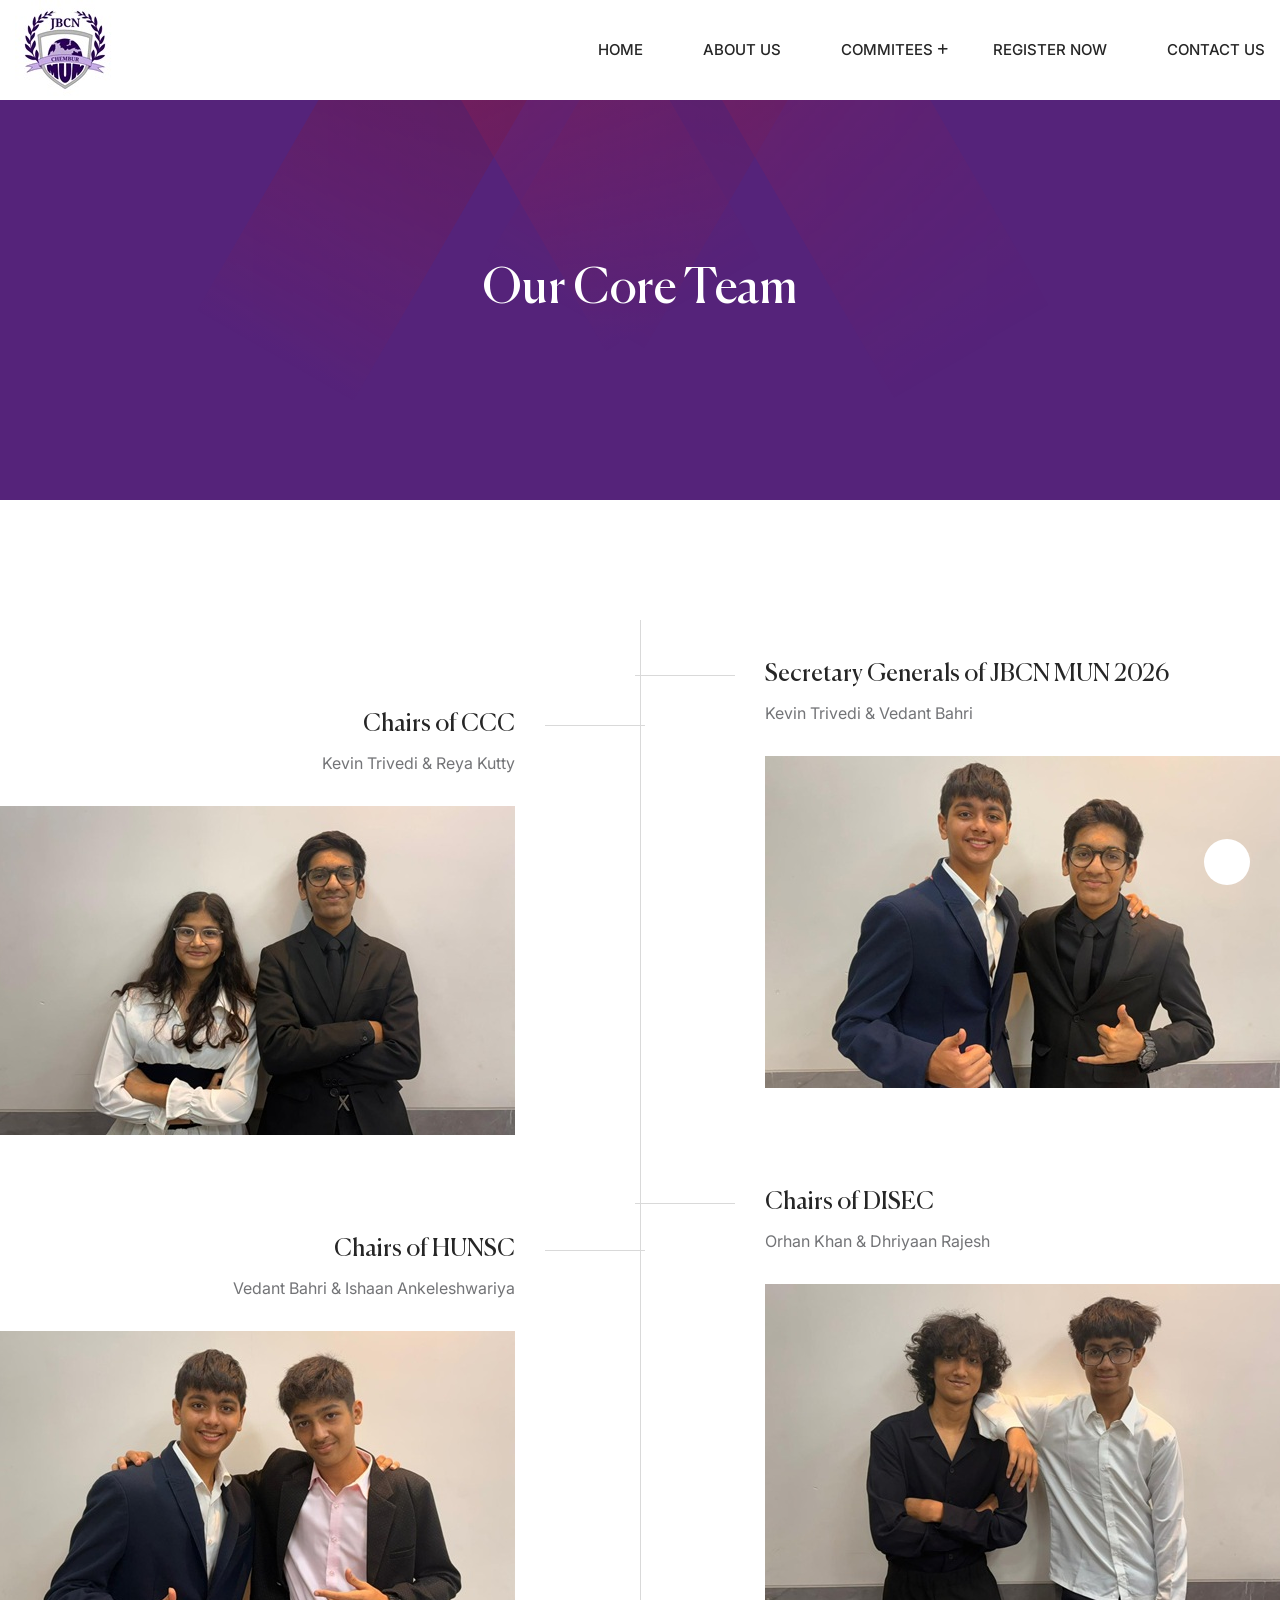
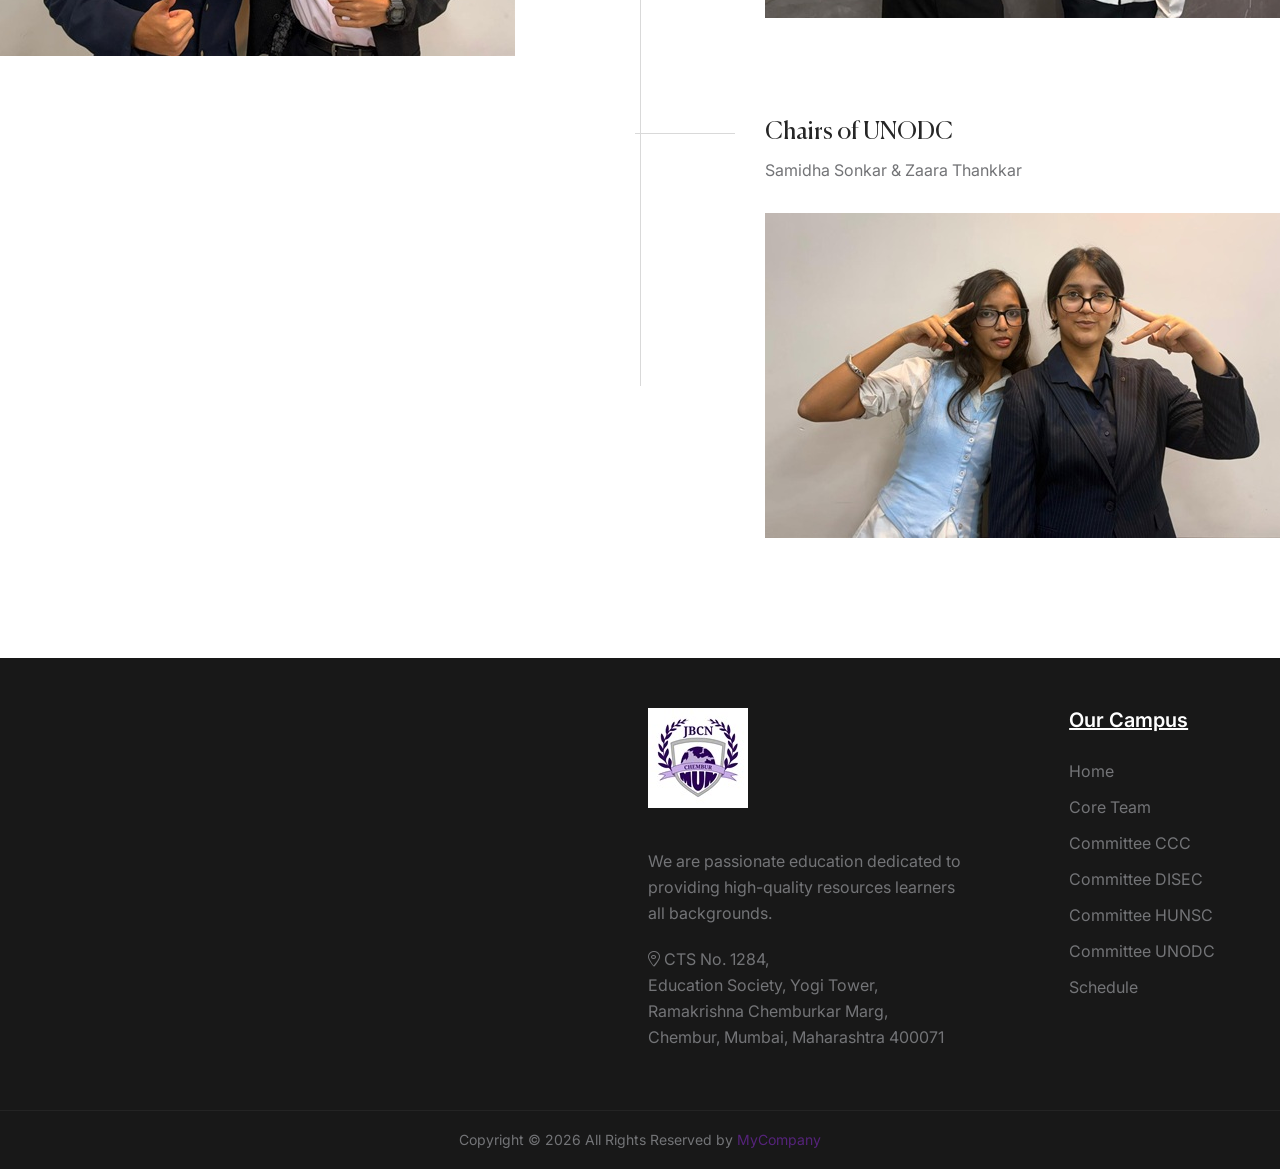
==== commit 095de84e: "all changes doen" ====
--- a/about-us.html
+++ b/about-us.html
@@ -78,23 +78,9 @@
                                 </nav>
                             </div>
                         </div>
-                        <div class="header__right">
+                        <div class="header__right  d-block d-lg-none">
+                            
                             <div class="header__right--item">
-                                <div id="langSwitcher" class="lang__trigger">
-                                    <span class="selected__lang">English</span>
-                                    <i class="fa-light fa-globe"></i>
-                                    <div class="translate__lang">
-                                        <ul>
-                                            <li><a href="#" class="active">English</a></li>
-                                            <li><a href="#">French</a></li>
-                                            <li><a href="#">Spanish</a></li>
-                                            <li><a href="#">Romanian</a></li>
-                                        </ul>
-                                    </div>
-                                </div>
-                                <div id="search-btn" class="search__trigger">
-                                    <i class="fa-sharp fa-light fa-magnifying-glass"></i>
-                                </div>
                                 <div id="menu-btn" class="menu__trigger">
                                     <img class="maroon-to-purple" src="assets/images/icon/menu__bar.svg" alt="bar">
                                 </div>
@@ -107,8 +93,7 @@
     </header>
     <!-- header area end -->
     <!-- BREADCRUMB AREA -->
-    <section class="rts-breadcrumb breadcrumb-height breadcumb-bg"
-        style="background-image: url(assets/images/banner/breadcrumb.jpg);">
+    <section class="rts-breadcrumb breadcrumb-height breadcumb-bg mybg-primary banner-bg-before">
         <div class="container">
             <div class="row">
                 <div class="col-12">
@@ -156,7 +141,7 @@
                             </div>
                             <div class="right-side">
                                 <div class="single-timeline-item">
-                                    <h5 class="timeline-title">Secretary Generals of JBCN MUM 2026</h5>
+                                    <h5 class="timeline-title">Secretary Generals of JBCN MUN 2026</h5>
                                     <p> Kevin Trivedi & Vedant Bahri
                                     </p>
                                     <img src="assets/images/client/kev-ved.jpg" alt="">
@@ -221,10 +206,12 @@
                         <div class="rts-footer-menu">
                             <ul>
                                 <li><a href='index.html'>Home</a></li>
-                                <li><a href='#'>About Us</a></li>
-                                <li><a href='#'>Commitees</a></li>
-                                <li><a href="#">Register Now</a></li>
-                                <li><a href='#'>Contact Us</a></li>
+                                <li><a href='core-team.html'>Core Team</a></li>
+                                <li><a href="committee-ccc.html">Committee CCC</a></li>
+                                <li><a href="committee-DISEC.html">Committee DISEC</a></li>
+                                <li><a href="committee-HUNSC.html">Committee HUNSC</a></li>
+                                <li><a href="committee-UNODC.html">Committee UNODC</a></li>
+                                <li><a href="schedule.html">Schedule</a></li>
                             </ul>
                         </div>
                     </div>
@@ -288,20 +275,25 @@
                 <ul class="mainmenu metismenu" id="mobile-menu-active">
 
                     <li class="has-droupdown">
-                        <a href="#" class="main">Home</a>
-                    </li>
-                    <li class="has-droupdown">
-                        <a href="#" class="main">About Us</a>
-                    </li>
-                    <li class="has-droupdown">
-                        <a href="#" class="main">Commitees</a>
-                    </li>
-
-                    <li class="has-droupdown">
-                        <a href="#" class="main">Register Now</a>
-                    </li>
-                    <li class="has-droupdown">
-                        <a href="#" class="main">Contact Us</a>
+                        <a href="index.html" class="main">Home</a>
+                    </li>
+                    <li class="has-droupdown">
+                        <a href="core-team.html" class="main">Core Team</a>
+                    </li>
+                    <li class="has-droupdown">
+                        <a href="committee-ccc.html" class="main">Committee CCC</a>
+                    </li>
+                    <li class="has-droupdown">
+                        <a href="committee-DISEC.html" class="main">Committee DISEC</a>
+                    </li>
+                    <li class="has-droupdown">
+                        <a href="committee-HUNSC.html" class="main">Committee HUNSC</a>
+                    </li>
+                    <li class="has-droupdown">
+                        <a href="committee-UNODC.html" class="main">Committee UNODC</a>
+                    </li>
+                    <li class="has-droupdown">
+                        <a href="schedule.html" class="main">Schedule</a>
                     </li>
                 </ul>
             </nav>
--- a/assets/css/mystyle.css
+++ b/assets/css/mystyle.css
@@ -124,7 +124,7 @@
 
 .banner .banner__content--description {
     position: inherit;
-    margin-top: 120px;
+    /* margin-top: 120px; */
 }
 
 .banner .banner__content--circle {
@@ -142,11 +142,34 @@
         top: 0%;
         left: 0%;
     }
-    .mobile-padding{
+
+    .mobile-padding {
         padding-top: 50px;
     }
 }
 
-p.description{
+p.description {
     text-align: justify;
+}
+
+.rts-breadcrumb.mybg-primary.breadcrumb-height::before {
+    background: none;
+}
+
+.w--520px {
+    width: 520px;
+    height: 320px;
+    object-fit: cover;
+}
+
+.banner-bg-before {
+  position: absolute;
+  content: "";
+  background-image: url(../images/banner/shape__h1.svg);
+  height: 100%;
+  width: 100%;
+  background-size: cover;
+  background-position: center;
+  background-repeat: no-repeat;
+  
 }
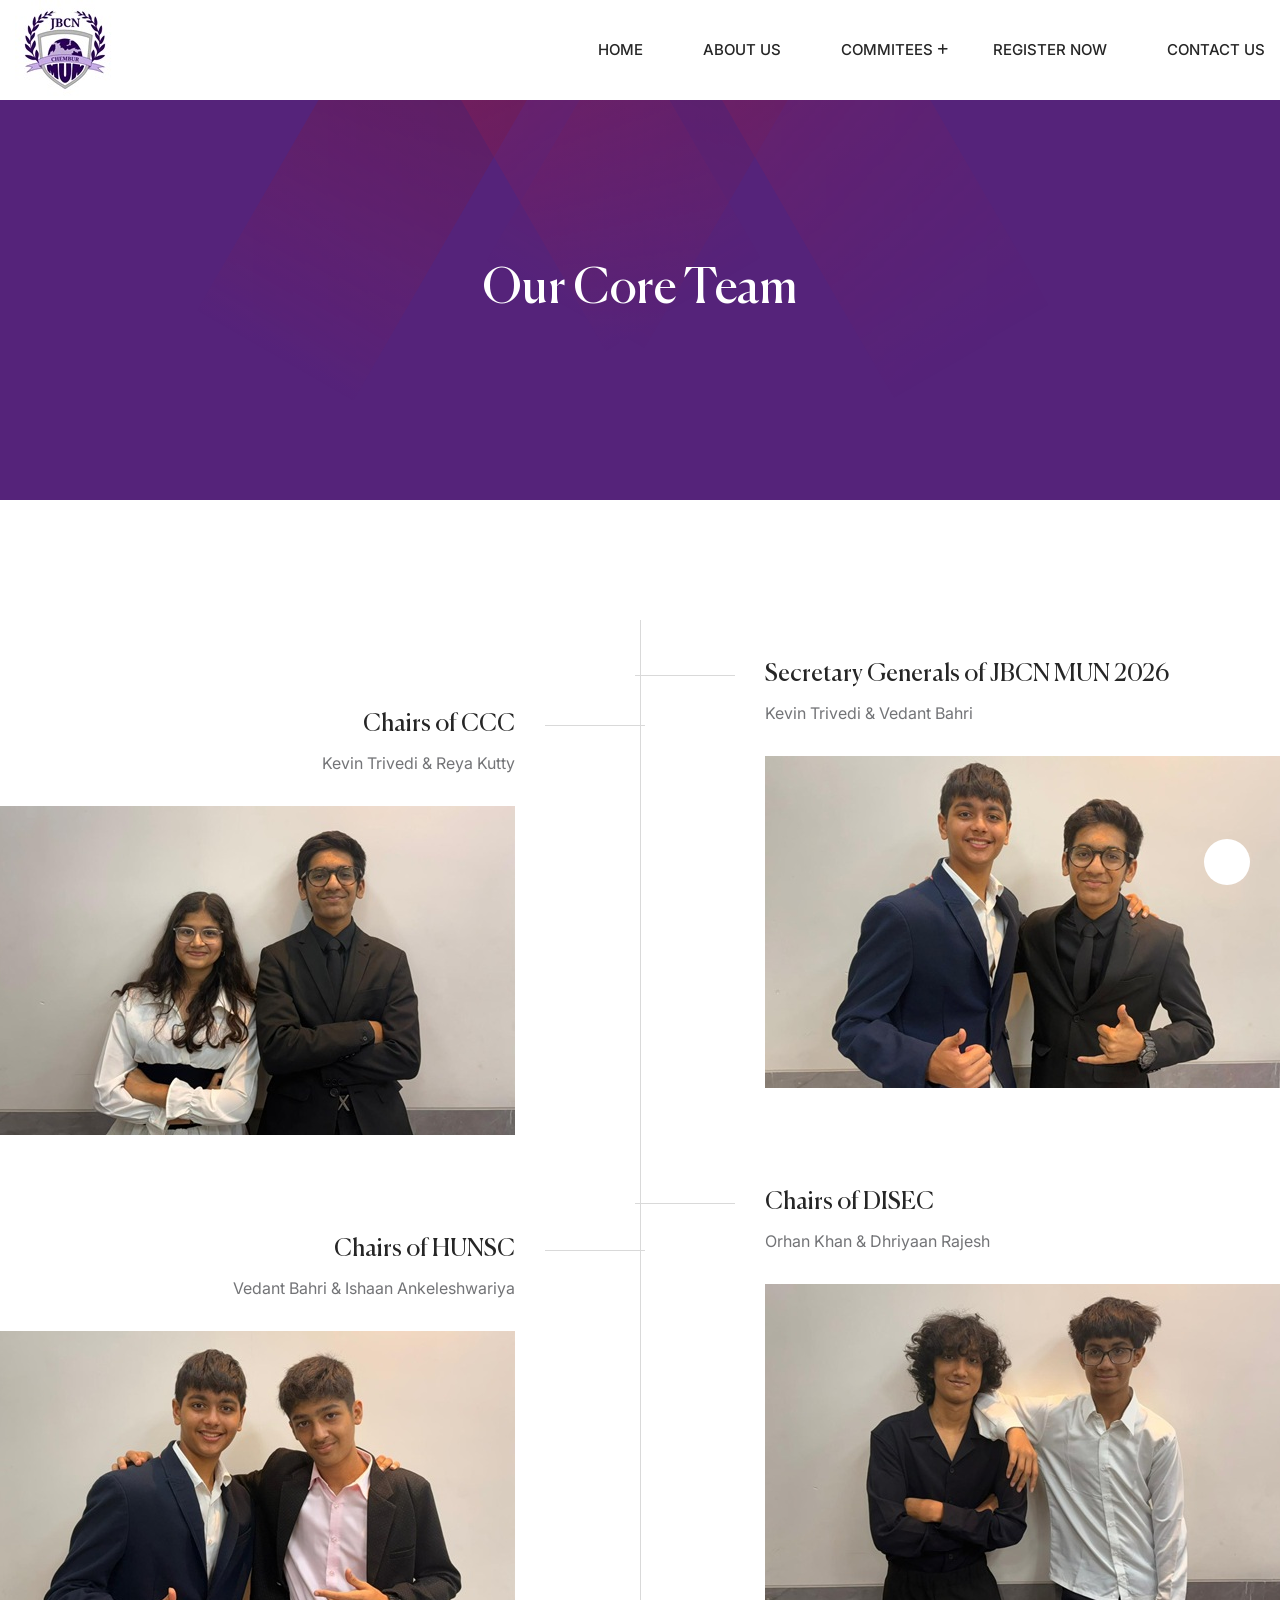
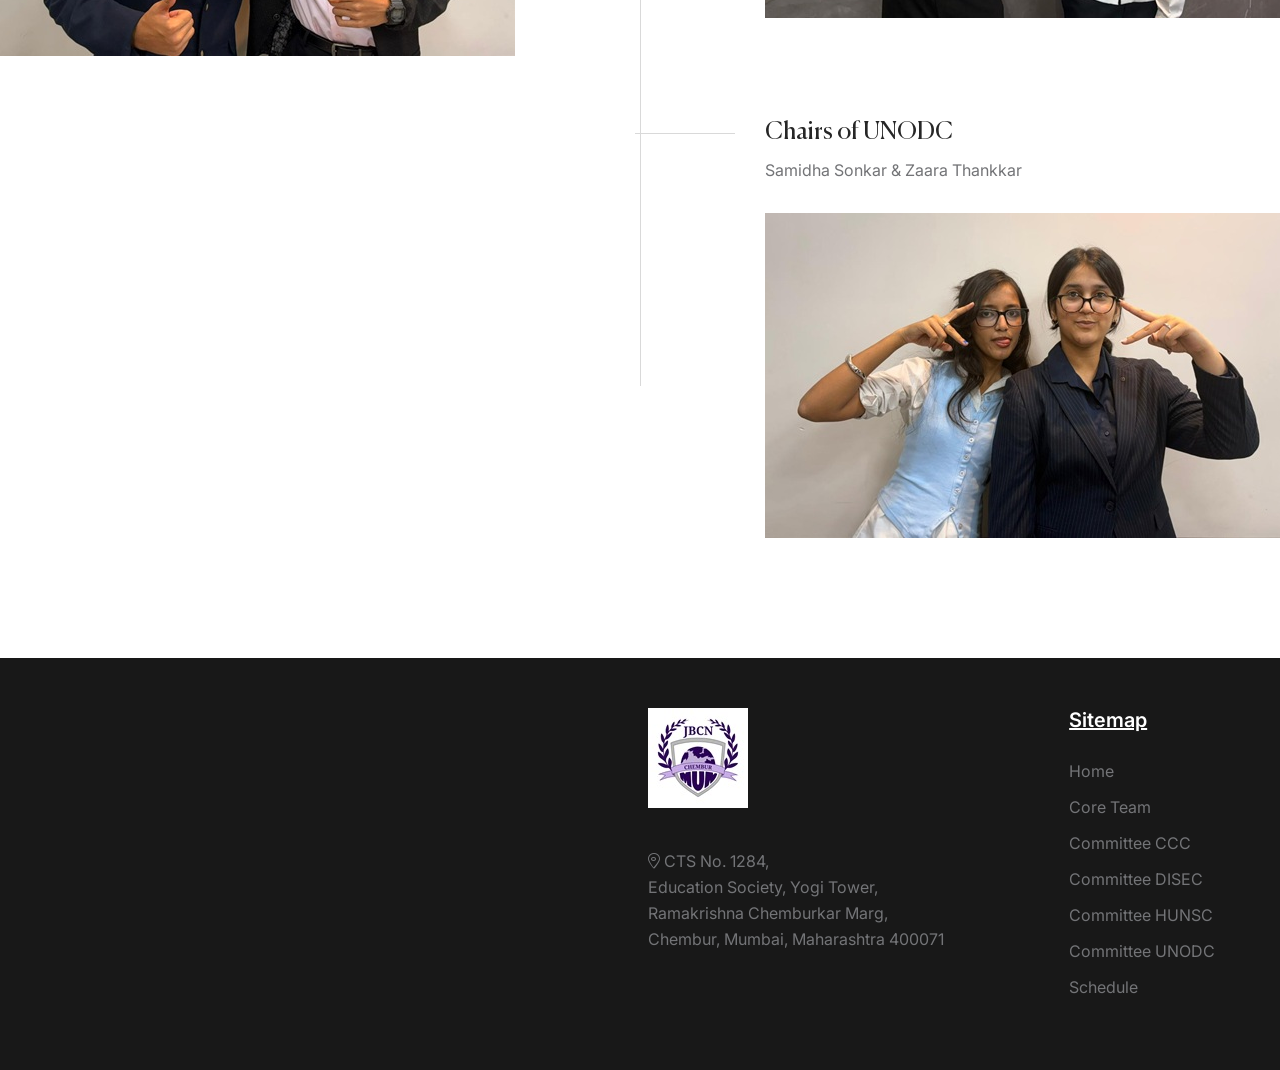
==== commit 8aaaa809: "all fixed" ====
--- a/about-us.html
+++ b/about-us.html
@@ -190,10 +190,7 @@
                         <a class='d-block rts-footer-logo mb--40' href='index.html'>
                             <img src="assets/images/logo.jpg" alt="JBCN">
                         </a>
-                        <p>
-                            We are passionate education dedicated to providing high-quality
-                            resources learners all backgrounds.
-                        </p>
+                        
                         <div class="rts-contact-link">
                             <a href="mailto:contact@reacthemes.com"><i class="fa-sharp fa-light fa-location-dot"></i>
                                 CTS No. 1284, <br> Education Society, Yogi Tower, Ramakrishna Chemburkar Marg, <br>Chembur, Mumbai, Maharashtra 400071 </a>
@@ -202,7 +199,7 @@
                 </div>
                 <div class="col-lg-2 col-md-6 col-sm-3">
                     <div class="rts-footer-widget ">
-                        <h6 class="rt-semi">Our Campus</h6>
+                        <h6 class="rt-semi">Sitemap</h6>
                         <div class="rts-footer-menu">
                             <ul>
                                 <li><a href='index.html'>Home</a></li>
@@ -219,7 +216,7 @@
             </div>
         </div>
     </footer>
-    <div class="rts-footer-copy-right v_1">
+    <div class="d-none rts-footer-copy-right v_1">
         <div class="container">
             <div class="row">
                 <div class="rt-center">
@@ -260,7 +257,7 @@
                             <p class="title">Follow Us:</p>
                             <div class="social__links">
                                 <a href="#"><i class="fa-brands fa-facebook"></i></a>
-                                <a href="#"><i class="fa-brands fa-instagram"></i></a>
+                                <a href="https://www.instagram.com/jbcnchemburmun"><i class="fa-brands fa-instagram"></i></a>
                                 <a href="#"><i class="fa-brands fa-linkedin"></i></a>
                                 <a href="#"><i class="fa-brands fa-youtube"></i></a>
                             </div>
@@ -306,7 +303,7 @@
                     <p class="title">Follow Us:</p>
                     <div class="social__links">
                         <a href="#"><i class="fa-brands fa-facebook"></i></a>
-                        <a href="#"><i class="fa-brands fa-instagram"></i></a>
+                        <a href="https://www.instagram.com/jbcnchemburmun"><i class="fa-brands fa-instagram"></i></a>
                         <a href="#"><i class="fa-brands fa-linkedin"></i></a>
                         <a href="#"><i class="fa-brands fa-youtube"></i></a>
                     </div>
--- a/assets/css/counter-my.css
+++ b/assets/css/counter-my.css
@@ -44,9 +44,9 @@
   .others5-section-area .cta-counter-box {
     margin: auto;
     margin-bottom: 50px;
-    width: 150px;
-    height: 150px;
-    padding: 20px;
+    width: 130px;
+    height: 130px;
+    padding: 15px;
   }
 }
 
@@ -108,12 +108,18 @@
 
   .others5-section-area .cta-counter-box .elements23 {
     position: absolute;
-    left: -15px;
-    top: -15px;
-    width: 180px;
-    height: 180px;
-    max-width: 180px;
-    max-height: 180px;
+    left: -10px;
+    top: -10px;
+    width: 150px;
+    height: 150px;
+    max-width: 150px;
+    max-height: 150px;
+  }
+  .others5-section-area .cta-counter-box h1 span, .others5-section-area .cta-counter-box h2 span, .others5-section-area .cta-counter-box h3 span, .others5-section-area .cta-counter-box h4 span {
+    font-size: 2rem !important;
+  }
+  .others5-section-area .cta-counter-box .time-value span{
+    margin-top: 0;
   }
 }
 
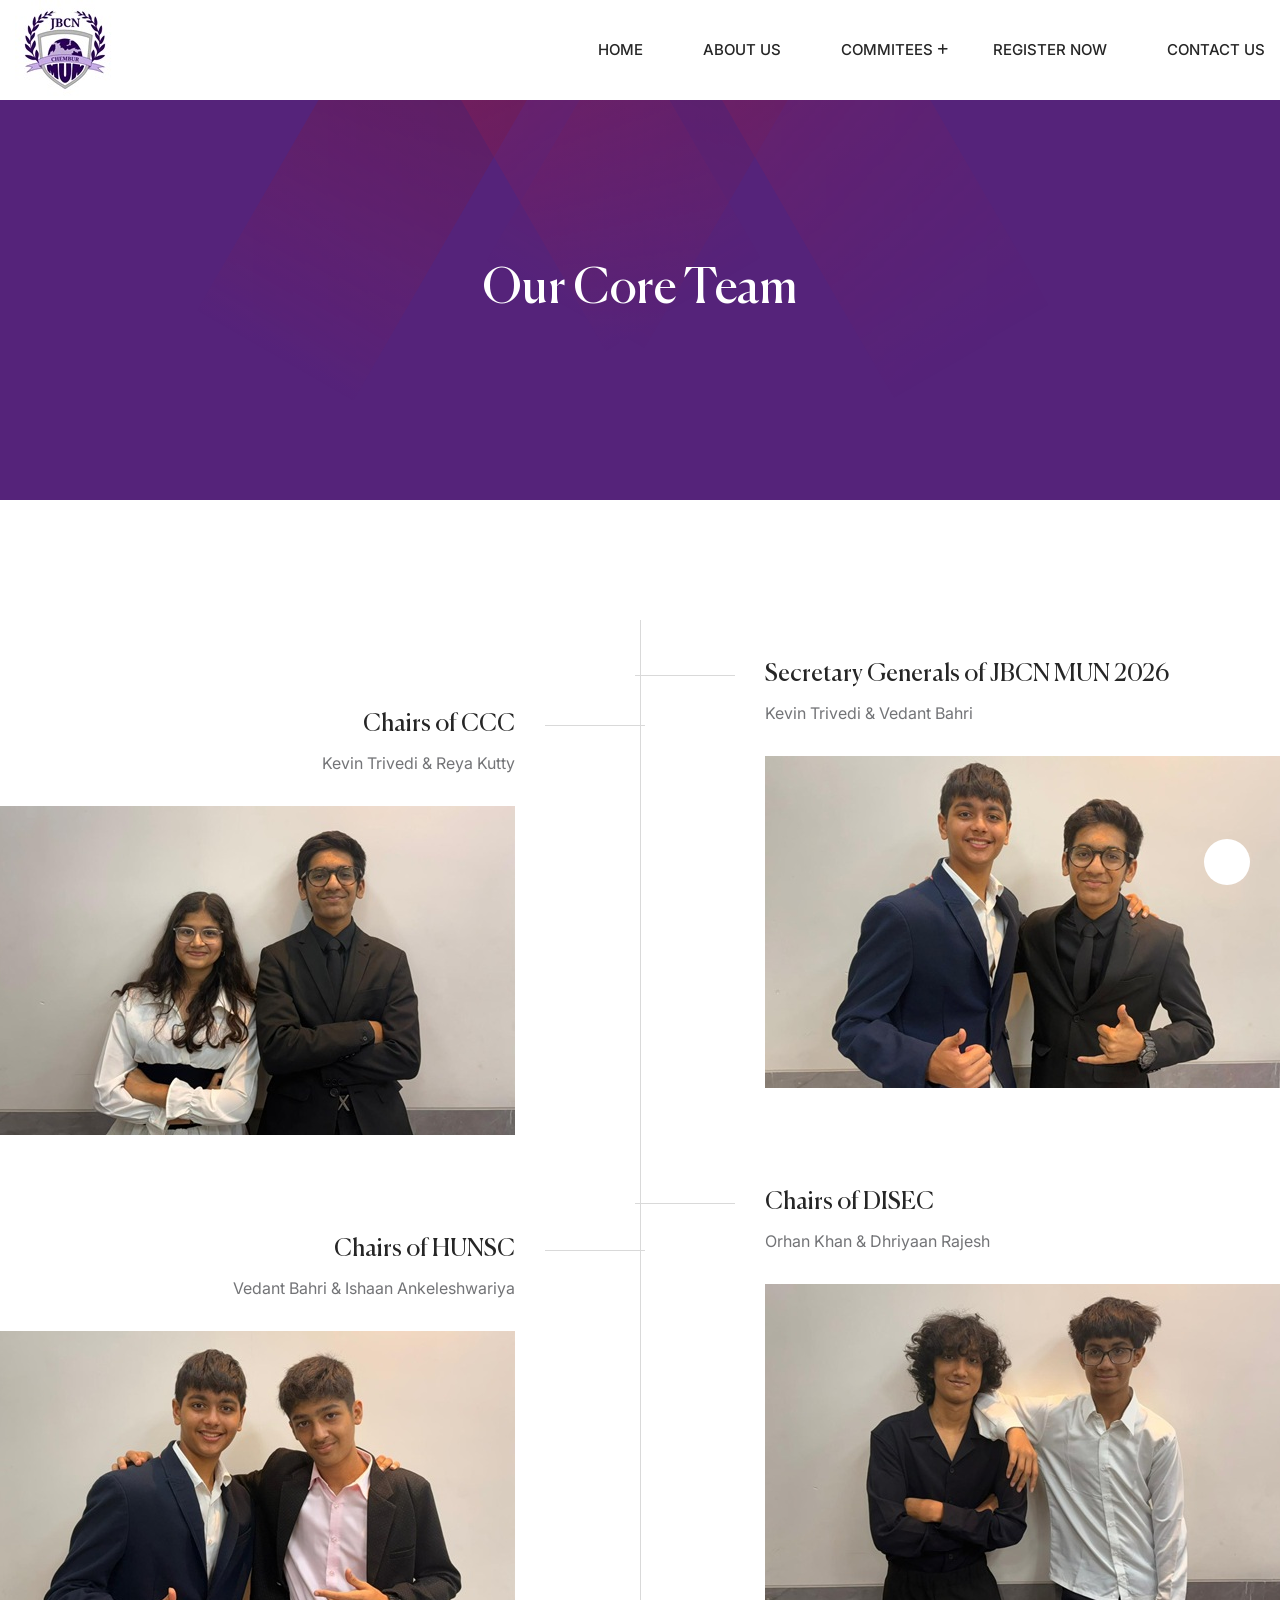
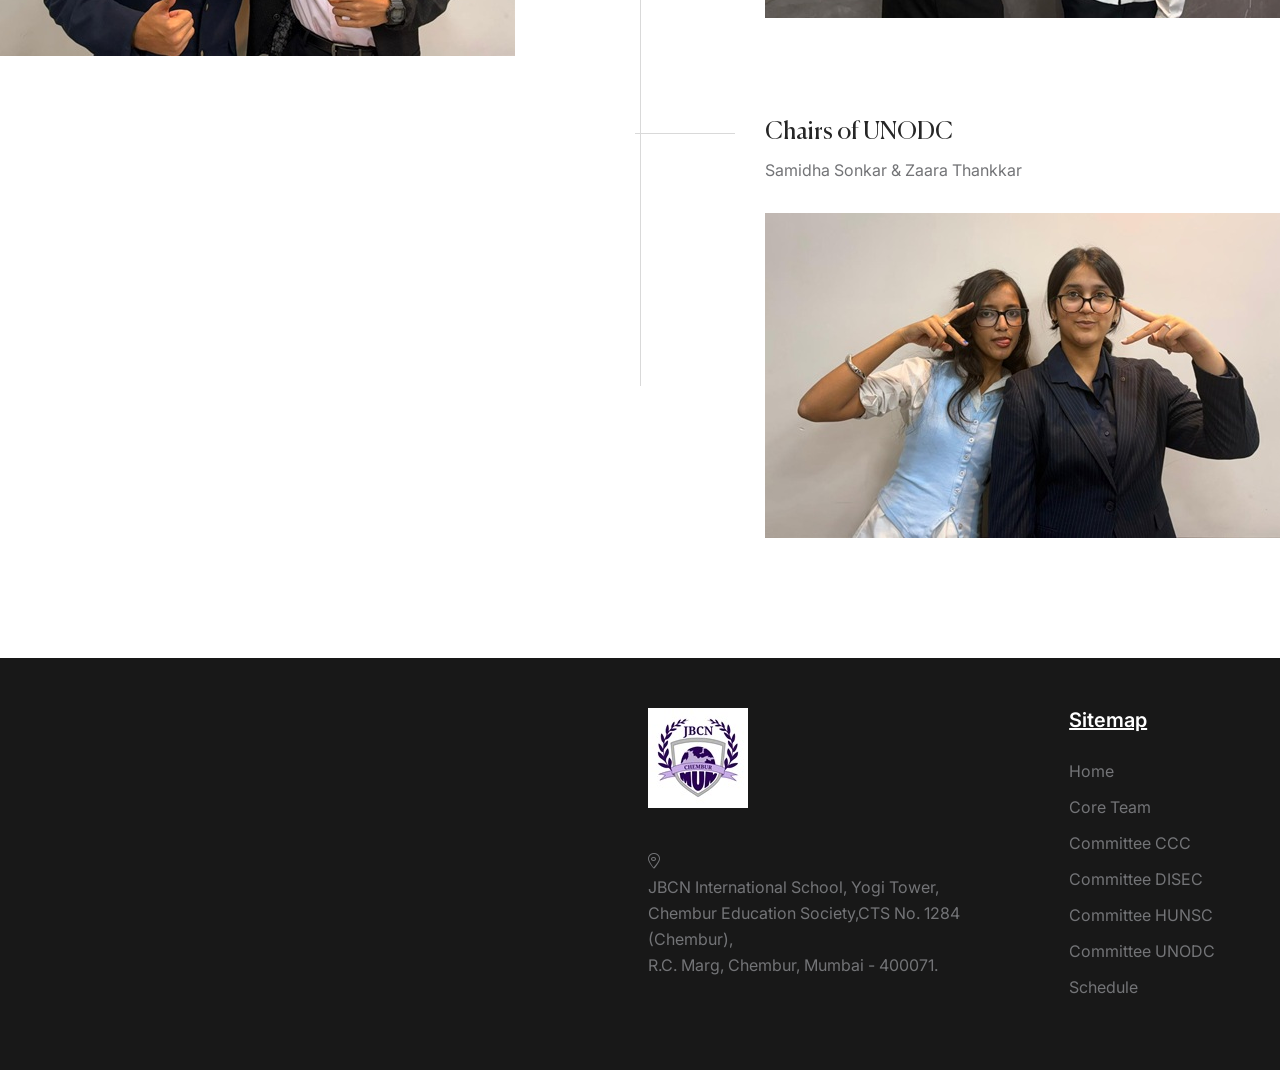
==== commit cc8c07c3: "new updated code added" ====
--- a/about-us.html
+++ b/about-us.html
@@ -193,7 +193,8 @@
                         
                         <div class="rts-contact-link">
                             <a href="mailto:contact@reacthemes.com"><i class="fa-sharp fa-light fa-location-dot"></i>
-                                CTS No. 1284, <br> Education Society, Yogi Tower, Ramakrishna Chemburkar Marg, <br>Chembur, Mumbai, Maharashtra 400071 </a>
+                               <br>JBCN International School, Yogi Tower, Chembur Education Society,CTS No. 1284 (Chembur),  
+                                <br>R.C. Marg, Chembur, Mumbai - 400071. </a>
                         </div>
                     </div>
                 </div>
@@ -256,10 +257,10 @@
                         <div class="offcanvase__info--content--social">
                             <p class="title">Follow Us:</p>
                             <div class="social__links">
-                                <a href="#"><i class="fa-brands fa-facebook"></i></a>
+                                <a class="d-none" href="#"><i class="fa-brands fa-facebook"></i></a>
                                 <a href="https://www.instagram.com/jbcnchemburmun"><i class="fa-brands fa-instagram"></i></a>
-                                <a href="#"><i class="fa-brands fa-linkedin"></i></a>
-                                <a href="#"><i class="fa-brands fa-youtube"></i></a>
+                                <a class="d-none" href="#"><i class="fa-brands fa-linkedin"></i></a>
+                                <a class="d-none" href="#"><i class="fa-brands fa-youtube"></i></a>
                             </div>
                         </div>
                     </div>
@@ -296,16 +297,15 @@
             </nav>
 
             <div class="offcanvase__info--content mt--30">
-                <a href="callto:+61485826710"><span><i class="fa-sharp fa-light fa-phone"></i></span>+(61)
-                    485-826-710</a>
+                <a href="mailto:secretariat.jbcnchembur@gmail.com"><span><i class="fa-sharp fa-light fa-envelope"></i></span>secretariat.jbcnchembur@gmail.com</a>
                 <a href="#"><span><i class="fa-sharp fa-light fa-location-dot"></i></span>Chembur, Mumbai</a>
                 <div class="offcanvase__info--content--social">
                     <p class="title">Follow Us:</p>
                     <div class="social__links">
-                        <a href="#"><i class="fa-brands fa-facebook"></i></a>
+                        <a class="d-none" href="#"><i class="fa-brands fa-facebook"></i></a>
                         <a href="https://www.instagram.com/jbcnchemburmun"><i class="fa-brands fa-instagram"></i></a>
-                        <a href="#"><i class="fa-brands fa-linkedin"></i></a>
-                        <a href="#"><i class="fa-brands fa-youtube"></i></a>
+                        <a class="d-none" href="#"><i class="fa-brands fa-linkedin"></i></a>
+                        <a class="d-none" href="#"><i class="fa-brands fa-youtube"></i></a>
                     </div>
                 </div>
             </div>
